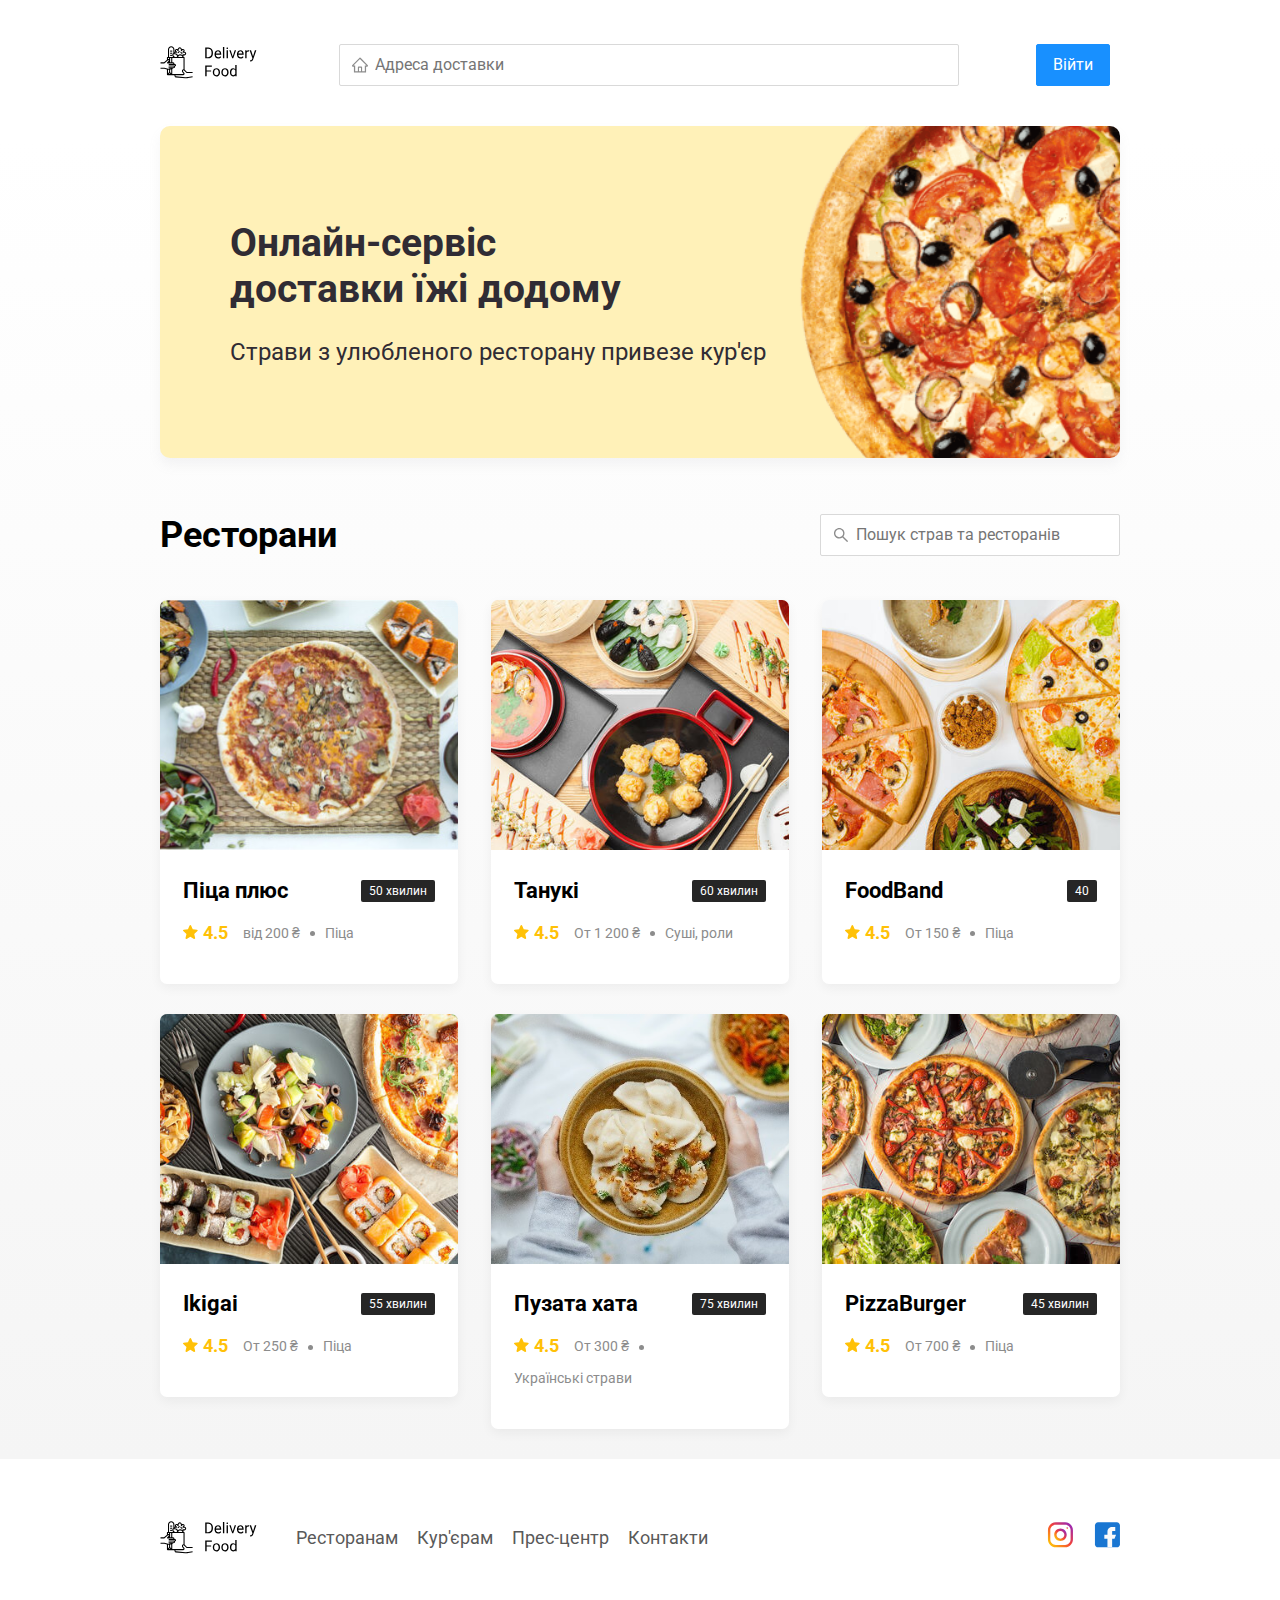
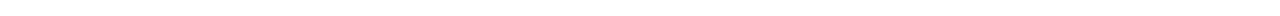
==== index.html @ de5aa3f2 "Add files via upload" ====
<!DOCTYPE html>
<html lang="ru">

<head>
	<meta charset="UTF-8" />
	<meta name="viewport" content="width=device-width, initial-scale=1.0" />
	<title>Delivery Food — доставка їжі додому</title>
	<link href="https://fonts.googleapis.com/css?family=Roboto:400,700&display=swap&subset=cyrillic" rel="stylesheet" />
	<link rel="stylesheet" href="css/normalize.css" />
	<link rel="stylesheet" href="css/style.css" />
	<script src="js/main.js"></script>
</head>

<body>
	<div class="container">
		<header class="header">
			<a class="logo">
				<img src="img/icon/logo.svg" alt="Logo" />
			</a>
			<label class="address">
				<input type="text" class="input input-address" placeholder="Адреса доставки" />
			</label>
			<div class="buttons">
				<span class="user-name"></span>
				<button class="button button-primary button-auth">
					<span class="button-auth-svg"></span>
					<span class="button-text">Війти</span>
				</button>
				<button class="button button-cart" id="cart-button">
					<span class="button-cart-svg"></span>
					<span class="button-text">Кошик</span>
				</button>
				<button class="button button-primary button-out">
					<span class="button-text">Вийти</span>
					<span class="button-out-svg"></span>
				</button>
			</div>
		</header>
	</div>
	<!-- /.container  -->

	<main class="main">
		<div class="container">
			<section class="container-promo">
				<section class="promo pizza">
					<h1 class="promo-title">Онлайн-сервіс <br />доставки їжі додому</h1>
					<p class="promo-text">
						Страви з улюбленого ресторану привезе кур'єр
					</p>
				</section>
				<!-- <section class="promo kebab">
					<h1 class="promo-title">Шашлики <br> зі знижкою 35%</h1>
					<p class="promo-text">
						Закажіть шашлики у будь-якому ресторані до 24 серпня та отримайте знижку за промокодом VIVAT
					</p>
				</section>
				<section class="promo vegetables">
					<h1 class="promo-title">Знижка 20% на всю іжу <br> за промокодом LOVE.JS</h1>
					<p class="promo-text">
						Страву з ресторану привезуть разом із двома подарунковими книгами по фронтендуторана привезут вместе с двумя подарочными книгами по фронтенду
					</p>
				</section>
				<section class="promo sushi">
					<h1 class="promo-title">Сети зі знижкою до 30% <br> у ресторанах</h1>
					<p class="promo-text">
						Знижки на сети до 1 вересня за промокодом DADADA
					</p>
				</section> -->
			</section>
			<section class="restaurants">
				<div class="section-heading">
					<h2 class="section-title">Ресторани</h2>
					<label class="search">
						<input type="text" class="input input-search" placeholder="Пошук страв та ресторанів" />
					</label>
				</div>
				<div class="cards cards-restaurants">
					<a href="restaurant.html" class="card card-restaurant">
						<img src="img/pizza-plus/preview.jpg" alt="image" class="card-image" />
						<div class="card-text">
							<div class="card-heading">
								<h3 class="card-title">Піца плюс</h3>
								<span class="card-tag tag">50 хвилин</span>
							</div>
							<!-- /.card-heading -->
							<div class="card-info">
								<div class="rating">
									4.5
								</div>
								<div class="price">від 200 ₴</div>
								<div class="category">Піца</div>
							</div>
							<!-- /.card-info -->
						</div>
						<!-- /.card-text -->
					</a>
					<!-- /.card -->

					<a href="restaurant.html" class="card card-restaurant">
						<img src="img/tanuki/preview.jpg" alt="image" class="card-image" />
						<div class="card-text">
							<div class="card-heading">
								<h3 class="card-title">Танукі</h3>
								<span class="card-tag tag">60 хвилин</span>
							</div>
							<!-- /.card-heading -->
							<div class="card-info">
								<div class="rating">
									4.5
								</div>
								<div class="price">От 1 200 ₴</div>
								<div class="category">Суші, роли</div>
							</div>
							<!-- /.card-info -->
						</div>
						<!-- /.card-text -->
					</a>
					<!-- /.card -->

					<a href="restaurant.html" class="card card-restaurant">
						<img src="img/food-band/preview.jpg" alt="image" class="card-image" />
						<div class="card-text">
							<div class="card-heading">
								<h3 class="card-title">FoodBand</h3>
								<span class="card-tag tag">40 </span>
							</div>
							<!-- /.card-heading -->
							<div class="card-info">
								<div class="rating">
									4.5
								</div>
								<div class="price">От 150 ₴</div>
								<div class="category">Піца</div>
							</div>
							<!-- /.card-info -->
						</div>
						<!-- /.card-text -->
					</a>
					<!-- /.card -->

					<a href="restaurant.html" class="card card-restaurant">
						<img src="img/palki-skalki/preview.jpg" alt="image" class="card-image" />
						<div class="card-text">
							<div class="card-heading">
								<h3 class="card-title">Ikigai</h3>
								<span class="card-tag tag">55 хвилин</span>
							</div>
							<!-- /.card-heading -->
							<div class="card-info">
								<div class="rating">
									4.5
								</div>
								<div class="price">От 250 ₴</div>
								<div class="category">Піца</div>
							</div>
							<!-- /.card-info -->
						</div>
						<!-- /.card-text -->
					</a>
					<!-- /.card -->

					<a href="restaurant.html" class="card card-restaurant">
						<img src="img/gusi-lebedi/preview.jpg" alt="image" class="card-image" />
						<div class="card-text">
							<div class="card-heading">
								<h3 class="card-title">Пузата хата</h3>
								<span class="card-tag tag">75 хвилин</span>
							</div>
							<!-- /.card-heading -->
							<div class="card-info">
								<div class="rating">
									4.5
								</div>
								<div class="price">От 300 ₴</div>
								<div class="category">Українські страви</div>
							</div>
							<!-- /.card-info -->
						</div>
						<!-- /.card-text -->
					</a>
					<!-- /.card -->

					<a href="restaurant.html" class="card card-restaurant">
						<img src="img/pizza-burger/preview.jpg" alt="image" class="card-image" />
						<div class="card-text">
							<div class="card-heading">
								<h3 class="card-title">PizzaBurger</h3>
								<span class="card-tag tag">45 хвилин</span>
							</div>
							<!-- /.card-heading -->
							<div class="card-info">
								<div class="rating">
									4.5
								</div>
								<div class="price">От 700 ₴</div>
								<div class="category">Піца</div>
							</div>
							<!-- /.card-info -->
						</div>
						<!-- /.card-text -->
					</a>
					<!-- /.card -->
				</div>
				<!-- /.cards -->
			</section>
		</div>
		<!-- /.container -->
	</main>

	<footer class="footer">
		<div class="container">
			<div class="footer-block">
				<img src="img/icon/logo.svg" alt="logo" class="logo footer-logo" />
				<nav class="footer-nav">
					<a href="#" class="footer-link">Ресторанам </a>
					<a href="#" class="footer-link">Кур'єрам</a>
					<a href="#" class="footer-link">Прес-центр</a>
					<a href="#" class="footer-link">Контакти</a>
				</nav>
				<div class="social-links">
					<a href="#" class="social-link"><img src="img/social/instagram.svg" alt="instagram" /></a>
					<a href="#" class="social-link"><img src="img/social/fb.svg" alt="facebook" /></a>
				</div>
				<!-- /.social-links -->
			</div>
			<!-- /.footer-block -->
		</div>
	</footer>

	<div class="modal modal-cart">
		<div class="modal-dialog">
			<div class="modal-header">
				<h3 class="modal-title">Кошик</h3>
				<button class="close">&times;</button>
			</div>
			<!-- /.modal-header -->
			<div class="modal-body">
				<div class="food-row">
					<span class="food-name">Рол вугор стандарт</span>
					<strong class="food-price">250 ₴</strong>
					<div class="food-counter">
						<button class="counter-button">-</button>
						<span class="counter">1</span>
						<button class="counter-button">+</button>
					</div>
				</div>
				<!-- /.foods-row -->
				<div class="food-row">
					<span class="food-name">Рол вугор стандарт</span>
					<strong class="food-price">250 ₴</strong>
					<div class="food-counter">
						<button class="counter-button">-</button>
						<span class="counter">1</span>
						<button class="counter-button">+</button>
					</div>
				</div>
				<!-- /.foods-row -->
				<div class="food-row">
					<span class="food-name">Рол вугор стандарт</span>
					<strong class="food-price">250 ₴</strong>
					<div class="food-counter">
						<button class="counter-button">-</button>
						<span class="counter">1</span>
						<button class="counter-button">+</button>
					</div>
				</div>
				<!-- /.foods-row -->
				<div class="food-row">
					<span class="food-name">Рол вугор стандарт</span>
					<strong class="food-price">250 ₴</strong>
					<div class="food-counter">
						<button class="counter-button">-</button>
						<span class="counter">1</span>
						<button class="counter-button">+</button>
					</div>
				</div>
				<!-- /.foods-row -->
			</div>
			<!-- /.modal-body -->
			<div class="modal-footer">
				<span class="modal-pricetag">1250 ₴</span>
				<div class="footer-buttons">
					<button class="button button-primary">Оформити замовлення</button>
					<button class="button clear-cart">Скасувати</button>
				</div>
			</div>
			<!-- /.modal-footer -->
		</div>
		<!-- /.modal-dialog -->
	</div>

	<div class="modal-auth">
		<div class="modal-dialog modal-dialog-auth">
			<button class="close-auth">&times;</button>
			<form id="logInForm">
				<fieldset class="modal-body">
					<legend class="modal-title">Авторизація</legend>
					<label class="label-auth">
						<span>Логін</span>
						<input id="login" type="text">
					</label>
					<label class="label-auth">
						<span>Пароль</span>
						<input id="password" type="password">
					</label>
				</fieldset>
				<!-- /.modal-body -->
				<div class="modal-footer">
					<div class="footer-buttons">
						<button class="button button-primary button-login" type="submit">Війти</button>
					</div>
				</div>
			</form>
			<!-- /.modal-footer -->
		</div>
		<!-- /.modal-dialog -->
	</div>
</body>

</html>
---- css/style.css ----
* {
    box-sizing: border-box;
}

body {
    font-family: "Roboto", sans-serif;
    padding-top: 44px;
}

a,
button {
    cursor: pointer;
    color: inherit;
}

.hide {
    display: none;
}

.container {
    max-width: 1200px;
    margin: auto;
}

.header {
    display: flex;
    align-items: center;
    justify-content: space-between;
    margin-bottom: 40px;
}

.input {
    background-color: #ffffff;
    border: 1px solid #d9d9d9;
    border-radius: 2px;
    font-size: 16px;
    line-height: 24px;
    padding: 8px 8px 8px 35px;
    background-repeat: no-repeat;
    background-position: left 11px center;
}

.address {
    flex: 0.8;
}

.input-address {
    width: 100%;
    background-image: url(../img/icon/home.svg);
}

.search {
    margin-left: auto;
}

.input-search {
    width: 300px;
    background-image: url(../img/icon/search.svg);

}

.buttons {
    display: flex;
    align-items: center;
}

.button {
    display: flex;
    align-items: center;
    padding: 8px 16px;
    background: #ffffff;
    border: 1px solid #d9d9d9;
    box-sizing: border-box;
    box-shadow: 0 0 2px rgba(0, 0, 0, 0.0015);
    border-radius: 2px;
    color: #595959;
    font-size: 16px;
    line-height: 24px;
}

.button:hover {
    background: #1890ff;
    border: 1px solid #1890ff;
    color: #fff;
}


.button-primary {
    background: #1890ff;
    border: 1px solid #1890ff;
    color: #fff;
    margin-right: 10px;
}

.button-primary:hover {
    background: #ffffff;
    border: 1px solid #d9d9d9;
    color: #595959;
}

.button-icon {
    margin-right: 6px;
}

.button-card-text {
    margin-right: 10px;
}

.button-auth {
    background-position: 20px 13px;
}

.button-primary .button-auth-svg {
    width: 24px;
    height: 24px;
    background-color: #fff;
    -webkit-mask: url("../img/icon/user.svg") no-repeat 50% 50%;
    mask: url("../img/icon/user.svg") no-repeat 50% 50%;
    background-repeat: no-repeat;
}

.button-primary:hover .button-auth-svg {
    background-color: #595959;
}

.button .button-cart-svg {
    width: 24px;
    height: 24px;
    background-color: #595959;
    -webkit-mask: url("../img/icon/shopping-cart.svg") no-repeat 50% 50%;
    mask: url("../img/icon/shopping-cart.svg") no-repeat 50% 50%;
    background-repeat: no-repeat;
}

.button-primary .button-cart-svg {
    background-color: #fff;
}

.button:hover .button-cart-svg {
    background-color: #fff;
}

.button-primary:hover .button-cart-svg {
    background-color: #595959;
}

.button-cart {
    display: none;
    margin: 0 5px;
}

.button-out {
    display: none;
    margin: 0 5px;
}

.user-name {
    display: none;
    margin-right: 20px;
    font-weight: bold;
    font-size: 18px;
}

.promo-slider {

    width: 600px;
    height: 300px;

}

.promo {
    box-shadow: 0 7px 12px rgba(158, 158, 163, 0.1);
    border-radius: 10px;
    padding: 68px 70px;
    margin-bottom: 56px;
}

.pizza {
    background: #fff1b8 url(../img/promo/pizza.png) no-repeat top -100px right -250px / 830px
}

.kebab {
    background: #D6E4FF url(../img/promo/kebab.png) no-repeat top 45px right 40px / 450px;
}

.vegetables {
    background: #FFF566 url(../img/promo/vegetables.png) no-repeat top 0 right 0 / 825px
}

.sushi {
    background: #FFF1F0 url(../img/promo/sushi.png) no-repeat top 10px right 15px / 500px
}

.promo-title {
    font-style: normal;
    font-weight: bold;
    font-size: 39px;
    line-height: 46px;
    color: #302c34;
}

.promo-text {
    font-style: normal;
    font-weight: normal;
    font-size: 24px;
    line-height: 28px;
    color: #302c34;
    max-width: 538px;
}

.main {
    background: linear-gradient(180deg, rgba(245, 245, 245, 0) 1.04%, #f5f5f5 100%);
}

.section-heading {
    display: flex;
    align-items: center;
    margin-bottom: 44px;
}

.section-title {
    font-style: normal;
    font-weight: bold;
    font-size: 36px;
    line-height: 42px;
    margin: 0 30px 0 0;
    color: #000000;
}

.cards {
    display: flex;
    align-items: flex-start;
    justify-content: space-between;
    flex-wrap: wrap;
}

.card {
    background: #ffffff;
    box-shadow: 0 4px 12px rgba(0, 0, 0, 0.05);
    border-radius: 7px;
    overflow: hidden;
    margin-bottom: 30px;
    flex-basis: 31%;
    text-decoration: none;

}

.card-restaurant {
    cursor: pointer
}

.card-image {
    width: 100%;
    height: 250px;
    object-fit: cover;
}


.card-text {
    padding: 20px 23px 35px;
    min-height: 275px;
    display: flex;
    flex-direction: column;
}



.restaurants .card-text {
    min-height: auto;
}

.card-heading {
    display: flex;
    align-items: center;
    justify-content: space-between;
    margin-bottom: 10px;
}

.card-title {
    margin: 0;
    font-style: normal;
    font-weight: bold;
    font-size: 22px;
    line-height: 32px;
}

.card-title-reg {
    font-weight: 400;
}

.card-tag {
    font-style: normal;
    font-weight: normal;
    font-size: 12px;
    line-height: 20px;
    color: #ffffff;
    background: #262626;
    border-radius: 2px;
    padding: 1px 8px;
}

.card-info {
    display: flex;
    align-items: center;
    flex-wrap: wrap;
}

.card-buttons {
    display: flex;
    margin-top: 24px;
    flex-grow: 1;
    align-items: flex-end;
}

.card-price-bold {
    font-weight: bold;
    font-size: 20px;
    line-height: 32px;
    margin-left: 30px;
}

.rating {
    background-image: url("../img/icon/rating.svg");
    background-repeat: no-repeat;
    background-position: 0 7px;
    padding-left: 20px;
    margin-right: 26px;
    color: #ffc107;
    font-weight: bold;
    font-size: 18px;
    line-height: 32px;
}

.price,
.category {
    color: #8c8c8c;
    font-size: 18px;
    line-height: 32px;
}

.price {
    margin-right: 10px;
}

.ingredients {
    color: #8c8c8c;
    font-size: 18px;
    line-height: 21px;
}

.category {
    text-overflow: ellipsis;
    overflow: hidden;
    white-space: nowrap;
    max-width: 150px;
}

.price:after {
    content: "";
    width: 5px;
    height: 5px;
    background-color: #8c8c8c;
    display: inline-block;
    vertical-align: middle;
    border-radius: 50%;
    margin-left: 10px;
}

.footer {
    padding: 60px 0;
}

.footer-block {
    display: flex;
    align-items: center;
    justify-content: space-between;
}

.footer-nav {
    margin-left: 35px;
    margin-right: auto;
}

.footer-link {
    display: inline-block;
    color: #595959;
    font-style: normal;
    font-weight: normal;
    font-size: 18px;
    line-height: 21px;
    text-decoration: none;
}

.footer-link:not(:last-child) {
    margin-right: 15px;
}

.social-links {
    display: flex;
    align-items: center;
}

.social-link:not(:last-child) {
    margin-right: 21px;
}

.modal {
    position: fixed;
    left: 0;
    top: 0;
    width: 100%;
    height: 100%;
    background: rgba(0, 0, 0, 0.4);
    display: none;
    z-index: 999;
}

.modal-auth {
    position: fixed;
    left: 0;
    top: 0;
    width: 100%;
    height: 100%;
    background: rgba(0, 0, 0, 0.4);
    display: none;
    z-index: 999;
}

.is-open {
    display: flex;
}

.modal-dialog {
    max-width: 780px;
    width: 95%;
    background: #ffffff;
    border-radius: 5px;
    margin: auto;
    padding: 40px 45px;
}

.modal-dialog-auth {
    width: auto;
    position: relative;
}

.label-auth {
    display: block;
    margin: 30px;
}

.label-auth span {
    width: 80px;
    display: inline-block;
}

.modal-header {
    display: flex;
    align-items: center;
    justify-content: space-between;
    margin-bottom: 45px;
}

.modal-title {
    margin: 0;
    font-weight: bold;
    font-size: 36px;
    line-height: 42px;
}

.close {
    font-size: 36px;
    border: none;
    background-color: transparent;
}

.close-auth {
    font-size: 36px;
    border: none;
    background-color: transparent;
    position: absolute;
    top: 10px;
    right: 20px;
}

.modal-body {
    margin-bottom: 22px;
}

.food-row {
    display: flex;
    align-items: flex-start;
    justify-content: space-between;
    padding-bottom: 8px;
    border-bottom: 1px solid #d9d9d9;
    margin-bottom: 15px;
}

.food-name {
    font-weight: normal;
    font-size: 18px;
    line-height: 32px;
}

.food-price {
    margin-left: auto;
    margin-right: 47px;
    font-weight: bold;
    font-size: 20px;
    line-height: 32px;
}

.food-counter {
    display: flex;
    align-items: center;
}

.counter-button {
    display: flex;
    align-items: center;
    justify-content: center;
    width: 39px;
    height: 32px;
    background: #ffffff;
    border: 1px solid #40a9ff;
    box-sizing: border-box;
    border-radius: 2px;
    font-weight: normal;
    font-size: 14px;
    line-height: 22px;
    color: #40a9ff;
}

.counter-button:hover {
    background: #40a9ff;
    border: 1px solid #ffffff;
    color: #ffffff;
}

.counter {
    font-size: 16px;
    line-height: 24px;
    margin-left: 10px;
    margin-right: 10px;
}

.modal-footer {
    display: flex;
    align-items: center;
    justify-content: space-between;
}

.modal-auth .modal-footer {
    justify-content: flex-end;
}

.footer-buttons {
    display: flex;
    align-items: center;
}

.modal-pricetag {
    background: #262626;
    border-radius: 5px;
    color: #ffffff;
    padding: 15px 20px;
    font-size: 20px;
    line-height: 23px;
}

@media (max-width: 1366px) {
    .container {
        max-width: 960px;
    }

    .pizza {
        background-position: center right -300px;
        background-size: 750px;
    }


    .kebab {
        background-position: top -5px right -93px;
        background-size: 530px;
    }

    .vegetables {
        background-position: top 0 right -93px;
        background-size: 820px;
    }

    .sushi {
        background-position: center right -90px;
    }

    .rating {
        margin-right: 15px;
    }

    .category,
    .price {
        font-size: 14px;
    }
}

@media (max-width: 992px) {
    .container {
        max-width: 750px;
    }



    .pizza {
        padding: 50px;
        background-size: 500px;
        background-position: center right -200px;
    }


    .kebab {
        background-position: top 55px right -100px;
        background-size: 385px;
    }

    .vegetables {
        background-position: top 0 right -280px;
        background-size: 810px;
    }

    .sushi {
        background-position: top 30px right -175px;
    }



    .promo-text {
        font-size: 18px;
        max-width: 400px;
    }

    .card {
        flex-basis: 49%;
    }

    .footer-link {
        font-size: 16px;
    }
}

@media (max-width: 768px) {
    .container {
        max-width: 560px;
    }

    .card-info {
        flex-wrap: wrap;
    }

    .card .rating {
        flex-basis: 100%;
    }

    .card-title {
        font-size: 18px;
    }

    .card-text {
        min-height: 290px;
    }

    .card-price-bold {
        margin-left: 20px;
    }


    .pizza {
        background-size: 400px;
        background-position: bottom 50px right -200px;
    }


    .kebab {
        background-position: top -5px right -74px;
        background-size: 300px;
    }

    .vegetables {
        background-position: top 0 right -240px;
        background-size: 702px;
    }

    .sushi {
        background-position: top -24px right -75px;
        background-size: 302px;
    }

    .promo-title {
        font-size: 24px;
        line-height: 1.4;
    }

    .promo-text {
        margin-top: 0;
    }
}

@media (max-width: 578px) {
    .container {
        width: 90%;
    }

    .address {
        min-width: 100%;
        order: 1;
    }

    .header {
        flex-wrap: wrap;
    }

    .input-address {
        margin-top: 15px;
        order: 5;
        flex: 1;
    }

    .promo {
        background-image: none;
    }

    .promo-title {
        margin-bottom: 10px;
    }

    .section-title {
        font-size: 20px;
    }

    .card {
        flex-basis: 100%;
    }

    .card-text {
        min-height: auto;
    }

    .card-image {
        width: 100%;
    }

    .footer {
        padding: 30px 0;
    }

    .footer-block {
        align-items: flex-start;
    }

    .footer-nav {
        margin-left: 0;
        margin-right: 0;
        order: 0;
        display: flex;
        flex-direction: column;
    }

    .footer-logo {
        margin-right: 15px;
        order: 1;
    }

    .social-links {
        order: 2;
    }
}

@media (max-width: 480px) {
    .button-text {
        display: none;
    }

    .button-icon {
        margin: 0;
    }

    .user-name {
        margin: 10px;

    }

    .buttons {
        flex-wrap: wrap;
        margin-left: auto;
    }

    .button {
        min-height: 40px;
        padding: 5px 12px;

    }

    .button-out-svg {
        width: 24px;
        height: 24px;
        background-color: #fff;
        -webkit-mask: url(../img/icon/logout.svg) no-repeat 50% 50%;
        mask: url(../img/icon/logout.svg) no-repeat 50% 50%;
        background-repeat: no-repeat;
        -webkit-mask-size: 20px;
        mask-size: 20px;
    }

    .promo {
        padding: 20px;
    }

    .section-heading {
        flex-wrap: wrap;
    }

    .footer-block {
        flex-wrap: wrap;
        flex-direction: column;
        align-items: center;
    }

    .footer-logo {
        order: 0;
        margin-bottom: 20px;
    }

    .footer-nav {
        margin-bottom: 20px;
        text-align: center;
    }

    .footer-link:not(:last-child) {
        margin-right: 0;
    }
}
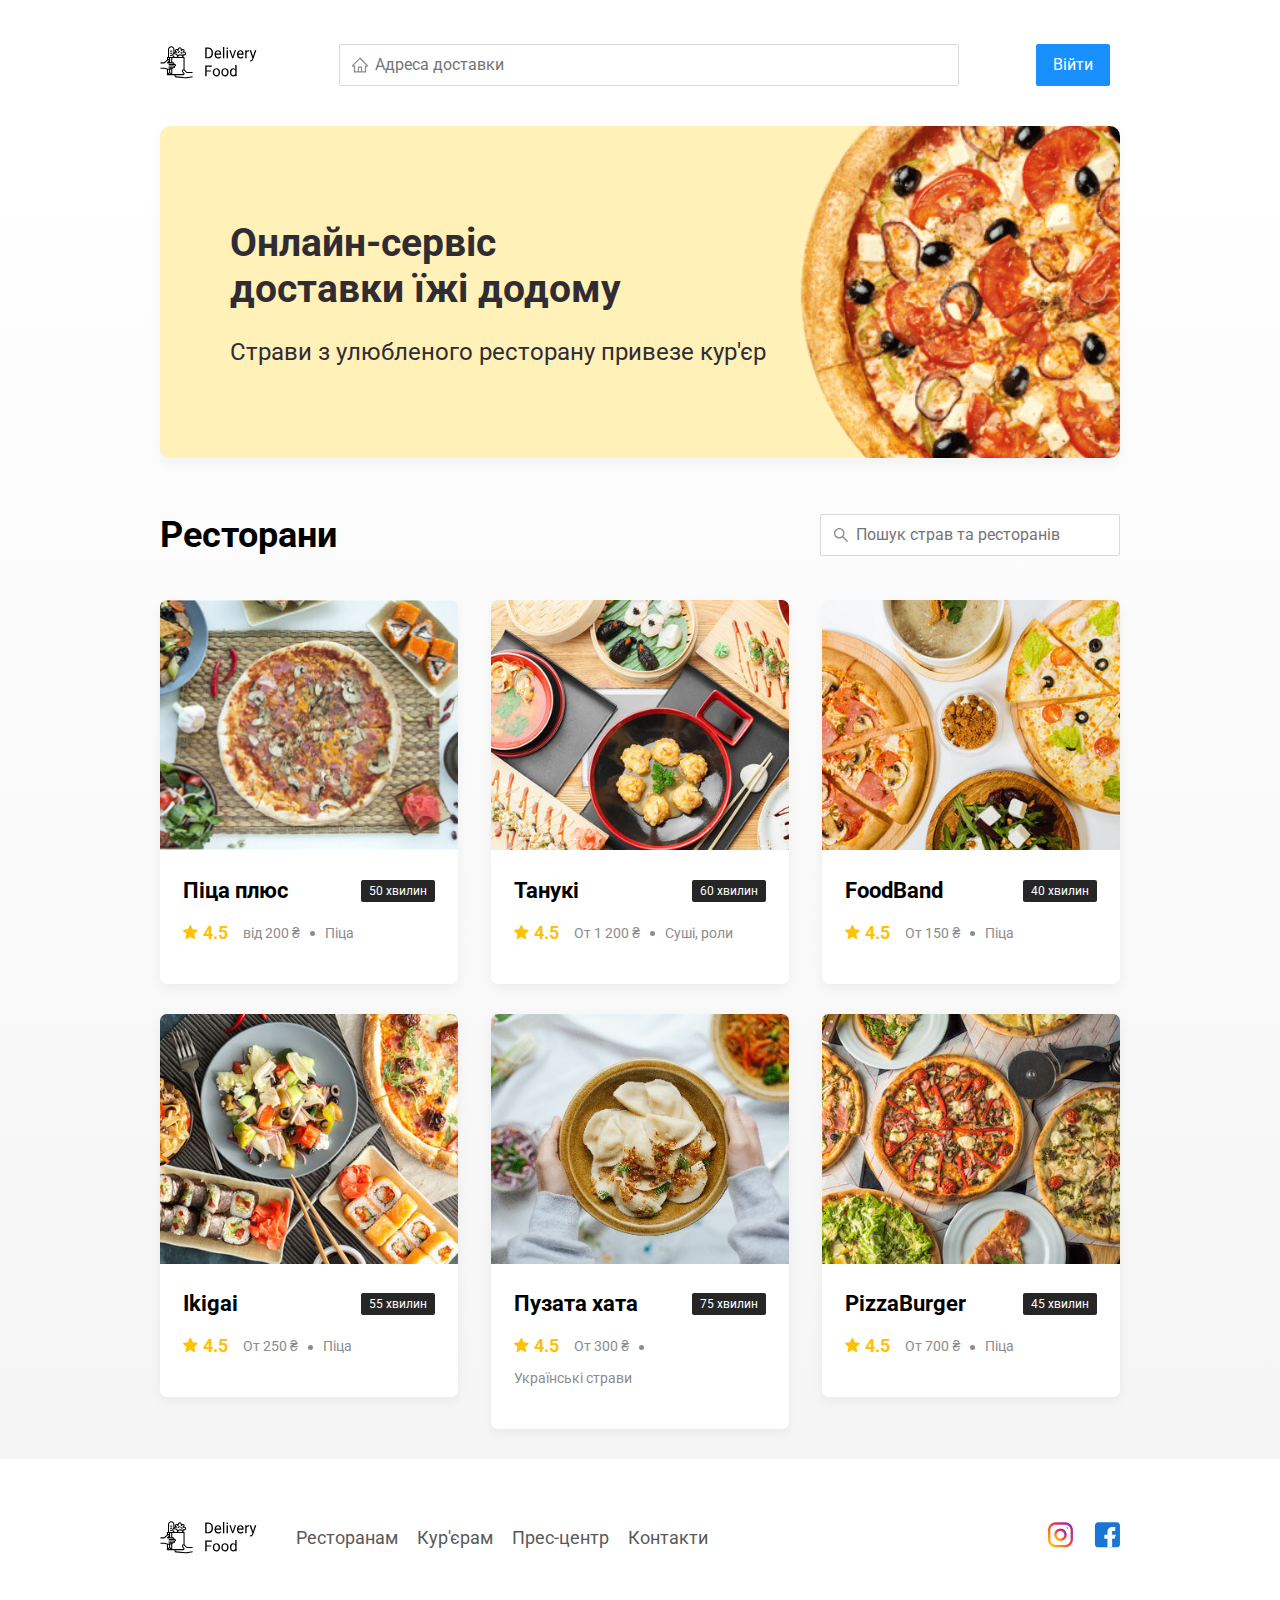
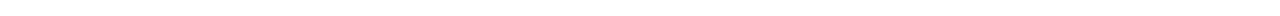
==== commit 554e0799: "Add files via upload" ====
--- a/index.html
+++ b/index.html
@@ -74,133 +74,11 @@
 						<input type="text" class="input input-search" placeholder="Пошук страв та ресторанів" />
 					</label>
 				</div>
+				<a href="restaurant.html" class="card card-restaurant">
 				<div class="cards cards-restaurants">
-					<a href="restaurant.html" class="card card-restaurant">
-						<img src="img/pizza-plus/preview.jpg" alt="image" class="card-image" />
-						<div class="card-text">
-							<div class="card-heading">
-								<h3 class="card-title">Піца плюс</h3>
-								<span class="card-tag tag">50 хвилин</span>
-							</div>
-							<!-- /.card-heading -->
-							<div class="card-info">
-								<div class="rating">
-									4.5
-								</div>
-								<div class="price">від 200 ₴</div>
-								<div class="category">Піца</div>
-							</div>
-							<!-- /.card-info -->
-						</div>
-						<!-- /.card-text -->
-					</a>
-					<!-- /.card -->
-
-					<a href="restaurant.html" class="card card-restaurant">
-						<img src="img/tanuki/preview.jpg" alt="image" class="card-image" />
-						<div class="card-text">
-							<div class="card-heading">
-								<h3 class="card-title">Танукі</h3>
-								<span class="card-tag tag">60 хвилин</span>
-							</div>
-							<!-- /.card-heading -->
-							<div class="card-info">
-								<div class="rating">
-									4.5
-								</div>
-								<div class="price">От 1 200 ₴</div>
-								<div class="category">Суші, роли</div>
-							</div>
-							<!-- /.card-info -->
-						</div>
-						<!-- /.card-text -->
-					</a>
-					<!-- /.card -->
-
-					<a href="restaurant.html" class="card card-restaurant">
-						<img src="img/food-band/preview.jpg" alt="image" class="card-image" />
-						<div class="card-text">
-							<div class="card-heading">
-								<h3 class="card-title">FoodBand</h3>
-								<span class="card-tag tag">40 </span>
-							</div>
-							<!-- /.card-heading -->
-							<div class="card-info">
-								<div class="rating">
-									4.5
-								</div>
-								<div class="price">От 150 ₴</div>
-								<div class="category">Піца</div>
-							</div>
-							<!-- /.card-info -->
-						</div>
-						<!-- /.card-text -->
-					</a>
-					<!-- /.card -->
-
-					<a href="restaurant.html" class="card card-restaurant">
-						<img src="img/palki-skalki/preview.jpg" alt="image" class="card-image" />
-						<div class="card-text">
-							<div class="card-heading">
-								<h3 class="card-title">Ikigai</h3>
-								<span class="card-tag tag">55 хвилин</span>
-							</div>
-							<!-- /.card-heading -->
-							<div class="card-info">
-								<div class="rating">
-									4.5
-								</div>
-								<div class="price">От 250 ₴</div>
-								<div class="category">Піца</div>
-							</div>
-							<!-- /.card-info -->
-						</div>
-						<!-- /.card-text -->
-					</a>
-					<!-- /.card -->
-
-					<a href="restaurant.html" class="card card-restaurant">
-						<img src="img/gusi-lebedi/preview.jpg" alt="image" class="card-image" />
-						<div class="card-text">
-							<div class="card-heading">
-								<h3 class="card-title">Пузата хата</h3>
-								<span class="card-tag tag">75 хвилин</span>
-							</div>
-							<!-- /.card-heading -->
-							<div class="card-info">
-								<div class="rating">
-									4.5
-								</div>
-								<div class="price">От 300 ₴</div>
-								<div class="category">Українські страви</div>
-							</div>
-							<!-- /.card-info -->
-						</div>
-						<!-- /.card-text -->
-					</a>
-					<!-- /.card -->
-
-					<a href="restaurant.html" class="card card-restaurant">
-						<img src="img/pizza-burger/preview.jpg" alt="image" class="card-image" />
-						<div class="card-text">
-							<div class="card-heading">
-								<h3 class="card-title">PizzaBurger</h3>
-								<span class="card-tag tag">45 хвилин</span>
-							</div>
-							<!-- /.card-heading -->
-							<div class="card-info">
-								<div class="rating">
-									4.5
-								</div>
-								<div class="price">От 700 ₴</div>
-								<div class="category">Піца</div>
-							</div>
-							<!-- /.card-info -->
-						</div>
-						<!-- /.card-text -->
-					</a>
-					<!-- /.card -->
+					
 				</div>
+				</a>
 				<!-- /.cards -->
 			</section>
 		</div>
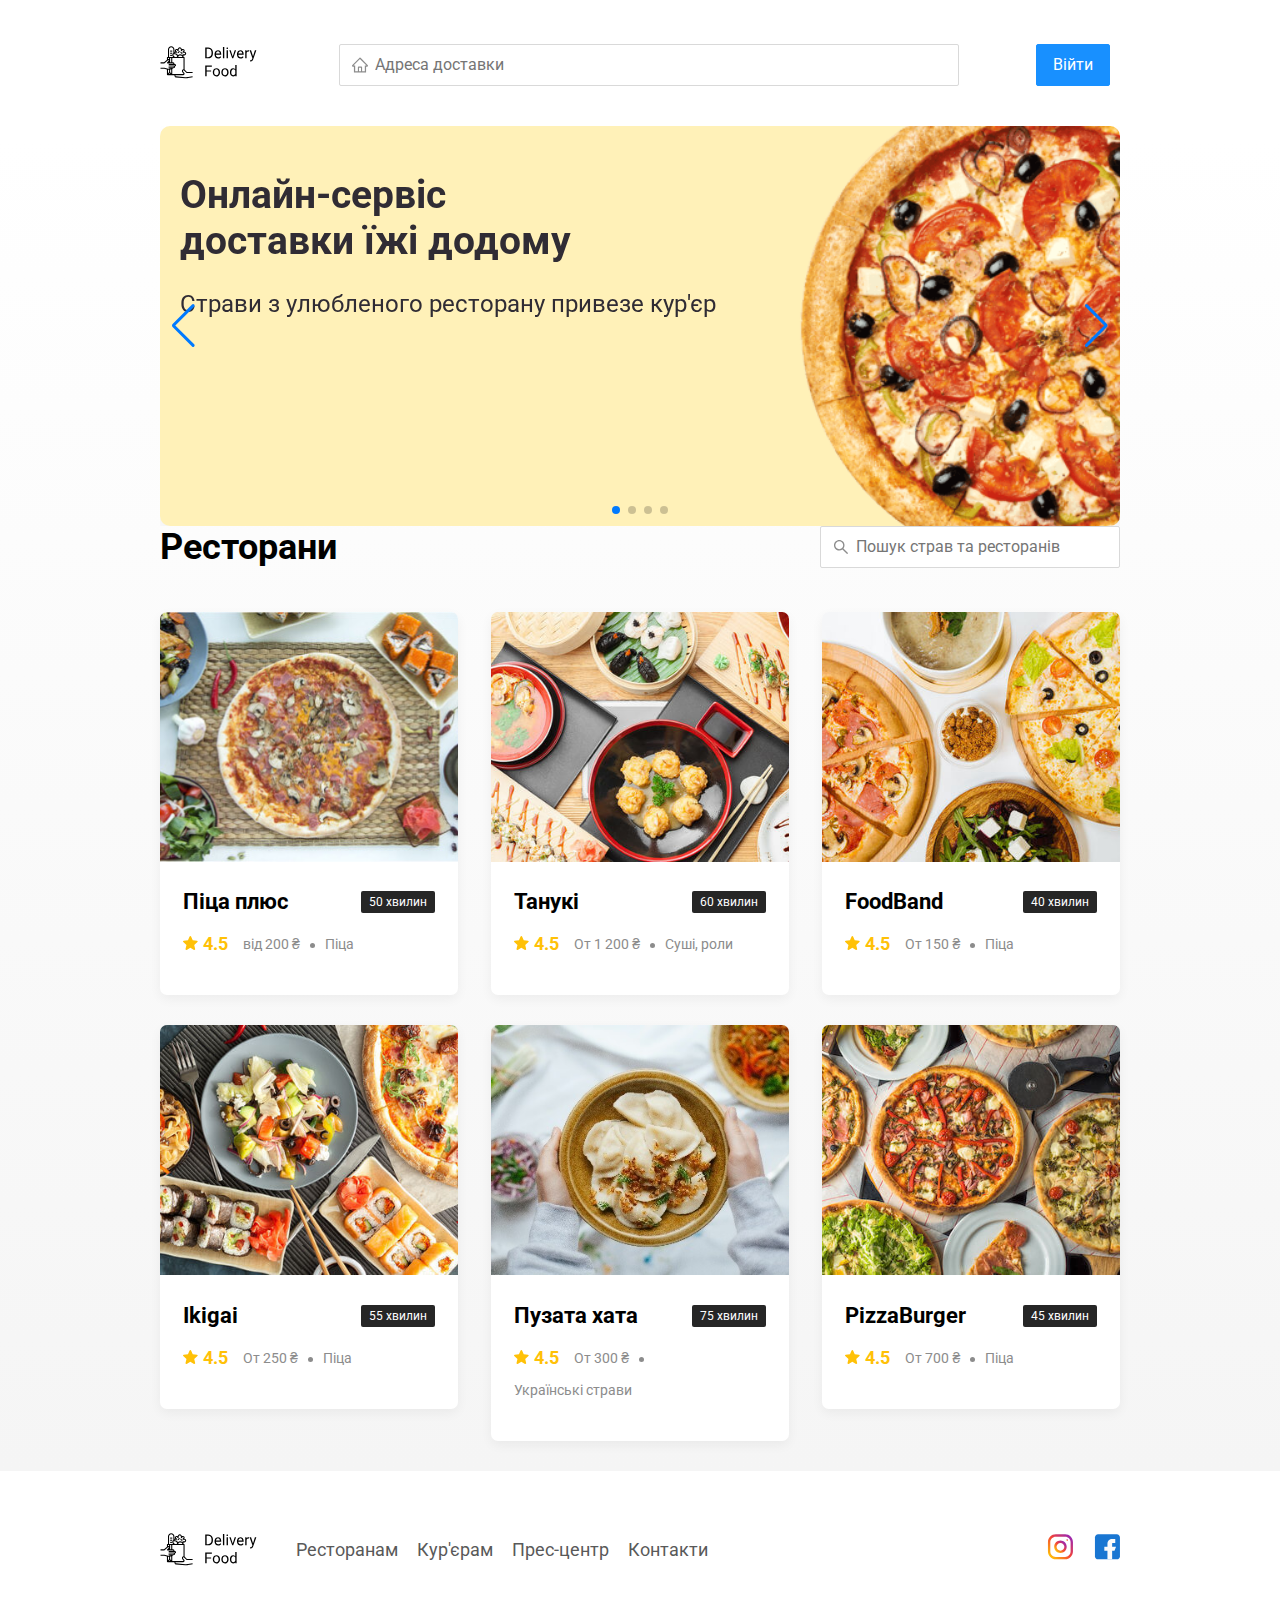
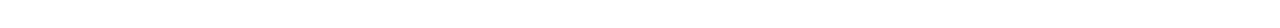
==== commit eb6cde62: "Add files via upload" ====
--- a/index.html
+++ b/index.html
@@ -8,6 +8,8 @@
 	<link href="https://fonts.googleapis.com/css?family=Roboto:400,700&display=swap&subset=cyrillic" rel="stylesheet" />
 	<link rel="stylesheet" href="css/normalize.css" />
 	<link rel="stylesheet" href="css/style.css" />
+	<link rel="stylesheet" href="https://cdn.jsdelivr.net/npm/swiper/swiper-bundle.min.css" />
+	<script src="https://cdn.jsdelivr.net/npm/swiper/swiper-bundle.min.js"></script>
 	<script src="js/main.js"></script>
 </head>
 
@@ -37,36 +39,43 @@
 			</div>
 		</header>
 	</div>
-	<!-- /.container  -->
-
+	
 	<main class="main">
 		<div class="container">
 			<section class="container-promo">
-				<section class="promo pizza">
-					<h1 class="promo-title">Онлайн-сервіс <br />доставки їжі додому</h1>
-					<p class="promo-text">
-						Страви з улюбленого ресторану привезе кур'єр
-					</p>
-				</section>
-				<!-- <section class="promo kebab">
-					<h1 class="promo-title">Шашлики <br> зі знижкою 35%</h1>
-					<p class="promo-text">
-						Закажіть шашлики у будь-якому ресторані до 24 серпня та отримайте знижку за промокодом VIVAT
-					</p>
-				</section>
-				<section class="promo vegetables">
-					<h1 class="promo-title">Знижка 20% на всю іжу <br> за промокодом LOVE.JS</h1>
-					<p class="promo-text">
-						Страву з ресторану привезуть разом із двома подарунковими книгами по фронтендуторана привезут вместе с двумя подарочными книгами по фронтенду
-					</p>
-				</section>
-				<section class="promo sushi">
-					<h1 class="promo-title">Сети зі знижкою до 30% <br> у ресторанах</h1>
-					<p class="promo-text">
-						Знижки на сети до 1 вересня за промокодом DADADA
-					</p>
-				</section> -->
+				<div class="swiper">
+					<div class="swiper-wrapper">
+						<div class="swiper-slide promo pizza">
+							<h1 class="promo-title">Онлайн-сервіс <br />доставки їжі додому</h1>
+							<p class="promo-text">
+								Страви з улюбленого ресторану привезе кур'єр
+							</p>
+						</div>
+						<div class="swiper-slide promo kebab">
+							<h1 class="promo-title">Шашлики <br />зі знижкою 35%</h1>
+							<p class="promo-text">
+								Замовляйте шашлики до 24 серпня зі знижкою за промокодом VIVAT
+							</p>
+						</div>
+						<div class="swiper-slide promo vegetables">
+							<h1 class="promo-title">Знижка 20% на всю їжу <br />за промокодом LOVE.JS</h1>
+							<p class="promo-text">
+								Замовлення з подарунковими книгами по фронтенду
+							</p>
+						</div>
+						<div class="swiper-slide promo sushi">
+							<h1 class="promo-title">Сети зі знижкою до 30% <br />у ресторанах</h1>
+							<p class="promo-text">
+								Скористайтеся промокодом DADADA до 1 вересня
+							</p>
+						</div>
+					</div>
+					<div class="swiper-pagination"></div>
+					<div class="swiper-button-prev"></div>
+					<div class="swiper-button-next"></div>
+				</div>
 			</section>
+
 			<section class="restaurants">
 				<div class="section-heading">
 					<h2 class="section-title">Ресторани</h2>
@@ -74,15 +83,10 @@
 						<input type="text" class="input input-search" placeholder="Пошук страв та ресторанів" />
 					</label>
 				</div>
-				<a href="restaurant.html" class="card card-restaurant">
 				<div class="cards cards-restaurants">
-					
 				</div>
-				</a>
-				<!-- /.cards -->
 			</section>
 		</div>
-		<!-- /.container -->
 	</main>
 
 	<footer class="footer">
@@ -99,9 +103,7 @@
 					<a href="#" class="social-link"><img src="img/social/instagram.svg" alt="instagram" /></a>
 					<a href="#" class="social-link"><img src="img/social/fb.svg" alt="facebook" /></a>
 				</div>
-				<!-- /.social-links -->
 			</div>
-			<!-- /.footer-block -->
 		</div>
 	</footer>
 
@@ -111,7 +113,6 @@
 				<h3 class="modal-title">Кошик</h3>
 				<button class="close">&times;</button>
 			</div>
-			<!-- /.modal-header -->
 			<div class="modal-body">
 				<div class="food-row">
 					<span class="food-name">Рол вугор стандарт</span>
@@ -122,7 +123,6 @@
 						<button class="counter-button">+</button>
 					</div>
 				</div>
-				<!-- /.foods-row -->
 				<div class="food-row">
 					<span class="food-name">Рол вугор стандарт</span>
 					<strong class="food-price">250 ₴</strong>
@@ -132,7 +132,6 @@
 						<button class="counter-button">+</button>
 					</div>
 				</div>
-				<!-- /.foods-row -->
 				<div class="food-row">
 					<span class="food-name">Рол вугор стандарт</span>
 					<strong class="food-price">250 ₴</strong>
@@ -142,19 +141,7 @@
 						<button class="counter-button">+</button>
 					</div>
 				</div>
-				<!-- /.foods-row -->
-				<div class="food-row">
-					<span class="food-name">Рол вугор стандарт</span>
-					<strong class="food-price">250 ₴</strong>
-					<div class="food-counter">
-						<button class="counter-button">-</button>
-						<span class="counter">1</span>
-						<button class="counter-button">+</button>
-					</div>
-				</div>
-				<!-- /.foods-row -->
 			</div>
-			<!-- /.modal-body -->
 			<div class="modal-footer">
 				<span class="modal-pricetag">1250 ₴</span>
 				<div class="footer-buttons">
@@ -162,9 +149,7 @@
 					<button class="button clear-cart">Скасувати</button>
 				</div>
 			</div>
-			<!-- /.modal-footer -->
 		</div>
-		<!-- /.modal-dialog -->
 	</div>
 
 	<div class="modal-auth">
@@ -182,17 +167,15 @@
 						<input id="password" type="password">
 					</label>
 				</fieldset>
-				<!-- /.modal-body -->
 				<div class="modal-footer">
 					<div class="footer-buttons">
 						<button class="button button-primary button-login" type="submit">Війти</button>
 					</div>
 				</div>
 			</form>
-			<!-- /.modal-footer -->
 		</div>
-		<!-- /.modal-dialog -->
 	</div>
+
 </body>
 
 </html>--- a/css/style.css
+++ b/css/style.css
@@ -568,6 +568,56 @@
     line-height: 23px;
 }
 
+
+
+.slider-container {
+    width: 100%;
+    max-width: 1200px;
+    margin: 0 auto;
+    position: relative;
+    background: #fff1b8;
+	margin: 0 0 20px 0;
+}
+
+.swiper {
+    width: 100%;
+    height: 400px;
+    position: relative;
+}
+
+.swiper-slide {
+    position: relative;
+    display: flex;
+    align-items: center;
+    justify-content: flex-start;
+    flex-direction: row;
+    padding: 20px;
+}
+
+.promo-text1 {
+    position: relative;
+    z-index: 2;
+    color: #333;
+    font-size: 18px;
+    background: rgba(255, 255, 255, 0.7);
+    padding: 15px;
+    border-radius: 5px;
+    max-width: 50%;
+	margin-bottom: -100px;
+}
+
+.swiper-slide img {
+    width: 77%;
+    height: auto;
+    object-fit: cover;
+    margin-left: 282px; 
+    z-index: 1; 
+    position: relative; 
+}
+
+
+
+
 @media (max-width: 1366px) {
     .container {
         max-width: 960px;
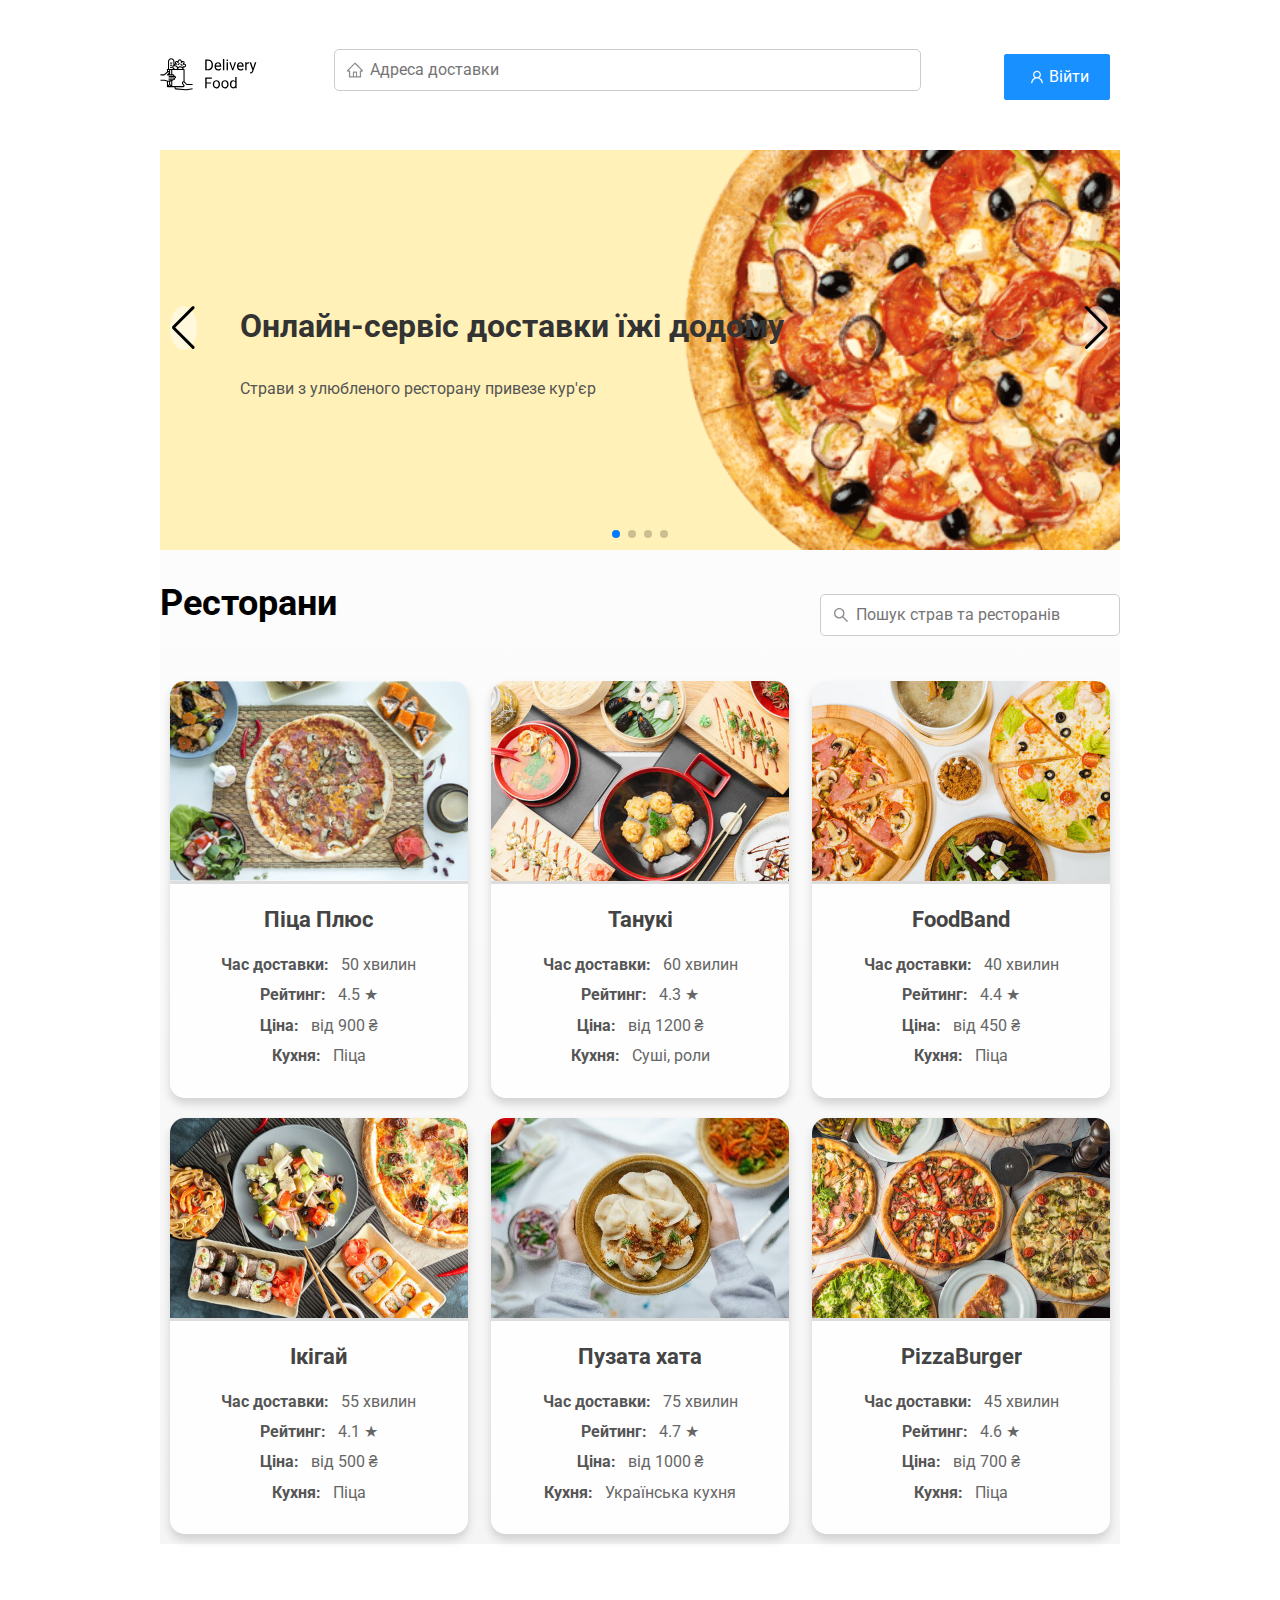
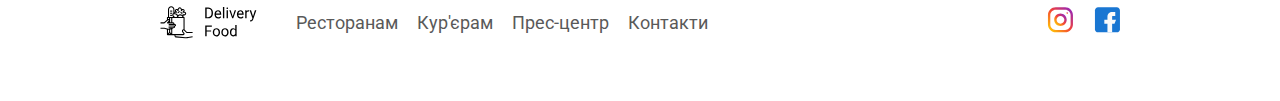
==== commit 94c0e7de: "Add files via upload" ====
--- a/index.html
+++ b/index.html
@@ -1,181 +1,138 @@
-<!DOCTYPE html>
-<html lang="ru">
-
-<head>
-	<meta charset="UTF-8" />
-	<meta name="viewport" content="width=device-width, initial-scale=1.0" />
-	<title>Delivery Food — доставка їжі додому</title>
-	<link href="https://fonts.googleapis.com/css?family=Roboto:400,700&display=swap&subset=cyrillic" rel="stylesheet" />
-	<link rel="stylesheet" href="css/normalize.css" />
-	<link rel="stylesheet" href="css/style.css" />
-	<link rel="stylesheet" href="https://cdn.jsdelivr.net/npm/swiper/swiper-bundle.min.css" />
-	<script src="https://cdn.jsdelivr.net/npm/swiper/swiper-bundle.min.js"></script>
-	<script src="js/main.js"></script>
-</head>
-
-<body>
-	<div class="container">
-		<header class="header">
-			<a class="logo">
-				<img src="img/icon/logo.svg" alt="Logo" />
-			</a>
-			<label class="address">
-				<input type="text" class="input input-address" placeholder="Адреса доставки" />
-			</label>
-			<div class="buttons">
-				<span class="user-name"></span>
-				<button class="button button-primary button-auth">
-					<span class="button-auth-svg"></span>
-					<span class="button-text">Війти</span>
-				</button>
-				<button class="button button-cart" id="cart-button">
-					<span class="button-cart-svg"></span>
-					<span class="button-text">Кошик</span>
-				</button>
-				<button class="button button-primary button-out">
-					<span class="button-text">Вийти</span>
-					<span class="button-out-svg"></span>
-				</button>
-			</div>
-		</header>
-	</div>
-	
-	<main class="main">
-		<div class="container">
-			<section class="container-promo">
-				<div class="swiper">
-					<div class="swiper-wrapper">
-						<div class="swiper-slide promo pizza">
-							<h1 class="promo-title">Онлайн-сервіс <br />доставки їжі додому</h1>
-							<p class="promo-text">
-								Страви з улюбленого ресторану привезе кур'єр
-							</p>
-						</div>
-						<div class="swiper-slide promo kebab">
-							<h1 class="promo-title">Шашлики <br />зі знижкою 35%</h1>
-							<p class="promo-text">
-								Замовляйте шашлики до 24 серпня зі знижкою за промокодом VIVAT
-							</p>
-						</div>
-						<div class="swiper-slide promo vegetables">
-							<h1 class="promo-title">Знижка 20% на всю їжу <br />за промокодом LOVE.JS</h1>
-							<p class="promo-text">
-								Замовлення з подарунковими книгами по фронтенду
-							</p>
-						</div>
-						<div class="swiper-slide promo sushi">
-							<h1 class="promo-title">Сети зі знижкою до 30% <br />у ресторанах</h1>
-							<p class="promo-text">
-								Скористайтеся промокодом DADADA до 1 вересня
-							</p>
-						</div>
-					</div>
-					<div class="swiper-pagination"></div>
-					<div class="swiper-button-prev"></div>
-					<div class="swiper-button-next"></div>
-				</div>
-			</section>
-
-			<section class="restaurants">
-				<div class="section-heading">
-					<h2 class="section-title">Ресторани</h2>
-					<label class="search">
-						<input type="text" class="input input-search" placeholder="Пошук страв та ресторанів" />
-					</label>
-				</div>
-				<div class="cards cards-restaurants">
-				</div>
-			</section>
-		</div>
-	</main>
-
-	<footer class="footer">
-		<div class="container">
-			<div class="footer-block">
-				<img src="img/icon/logo.svg" alt="logo" class="logo footer-logo" />
-				<nav class="footer-nav">
-					<a href="#" class="footer-link">Ресторанам </a>
-					<a href="#" class="footer-link">Кур'єрам</a>
-					<a href="#" class="footer-link">Прес-центр</a>
-					<a href="#" class="footer-link">Контакти</a>
-				</nav>
-				<div class="social-links">
-					<a href="#" class="social-link"><img src="img/social/instagram.svg" alt="instagram" /></a>
-					<a href="#" class="social-link"><img src="img/social/fb.svg" alt="facebook" /></a>
-				</div>
-			</div>
-		</div>
-	</footer>
-
-	<div class="modal modal-cart">
-		<div class="modal-dialog">
-			<div class="modal-header">
-				<h3 class="modal-title">Кошик</h3>
-				<button class="close">&times;</button>
-			</div>
-			<div class="modal-body">
-				<div class="food-row">
-					<span class="food-name">Рол вугор стандарт</span>
-					<strong class="food-price">250 ₴</strong>
-					<div class="food-counter">
-						<button class="counter-button">-</button>
-						<span class="counter">1</span>
-						<button class="counter-button">+</button>
-					</div>
-				</div>
-				<div class="food-row">
-					<span class="food-name">Рол вугор стандарт</span>
-					<strong class="food-price">250 ₴</strong>
-					<div class="food-counter">
-						<button class="counter-button">-</button>
-						<span class="counter">1</span>
-						<button class="counter-button">+</button>
-					</div>
-				</div>
-				<div class="food-row">
-					<span class="food-name">Рол вугор стандарт</span>
-					<strong class="food-price">250 ₴</strong>
-					<div class="food-counter">
-						<button class="counter-button">-</button>
-						<span class="counter">1</span>
-						<button class="counter-button">+</button>
-					</div>
-				</div>
-			</div>
-			<div class="modal-footer">
-				<span class="modal-pricetag">1250 ₴</span>
-				<div class="footer-buttons">
-					<button class="button button-primary">Оформити замовлення</button>
-					<button class="button clear-cart">Скасувати</button>
-				</div>
-			</div>
-		</div>
-	</div>
-
-	<div class="modal-auth">
-		<div class="modal-dialog modal-dialog-auth">
-			<button class="close-auth">&times;</button>
-			<form id="logInForm">
-				<fieldset class="modal-body">
-					<legend class="modal-title">Авторизація</legend>
-					<label class="label-auth">
-						<span>Логін</span>
-						<input id="login" type="text">
-					</label>
-					<label class="label-auth">
-						<span>Пароль</span>
-						<input id="password" type="password">
-					</label>
-				</fieldset>
-				<div class="modal-footer">
-					<div class="footer-buttons">
-						<button class="button button-primary button-login" type="submit">Війти</button>
-					</div>
-				</div>
-			</form>
-		</div>
-	</div>
-
-</body>
-
-</html>+<!DOCTYPE html>
+<html lang="ru">
+<head>
+    <meta charset="UTF-8" />
+    <meta name="viewport" content="width=device-width, initial-scale=1.0" />
+    <title>Delivery Food — доставка їжі додому</title>
+    <link href="https://fonts.googleapis.com/css?family=Roboto:400,700&display=swap&subset=cyrillic" rel="stylesheet" />
+    <link rel="stylesheet" href="https://unpkg.com/swiper/swiper-bundle.min.css" />
+    <link rel="stylesheet" href="css/normalize.css" />
+    <link rel="stylesheet" href="css/style.css" />
+    <script src="js/main.js"></script>
+</head>
+<body>
+    <div class="container">
+        <header class="header">
+            <a class="logo">
+                <img src="img/icon/logo.svg" alt="Logo" />
+            </a>
+            <label class="address">
+                <input type="text" class="input input-address" placeholder="Адреса доставки" />
+            </label>
+            <button class="button button-primary button-auth" id="authButton">
+                <span class="button-auth-svg"></span>
+                <span class="button-text">Війти</span>
+            </button>
+
+            <button class="button button-primary button-out" id="logoutButton" style="display: none;">
+                <span class="button-text">Вийти</span>
+                <span class="button-out-svg"></span>
+            </button>
+            <span id="userLogin" style="display: none;">Логін: <span id="loginName"></span></span>
+        </header>
+
+        <!-- Modal Auth -->
+        <div class="modal modal-auth" id="authModal">
+            <div class="modal-dialog modal-dialog-auth">
+                <button class="close-auth" id="closeAuth">&times;</button>
+                <form id="logInForm">
+                    <fieldset class="modal-body">
+                        <legend class="modal-title">Авторизація</legend>
+
+                        <!-- Поле логіна -->
+                        <label for="username">Логін:</label>
+                        <input type="text" id="username" name="username" required minlength="4" maxlength="16" size="20" autocomplete="username" />
+
+                        <!-- Поле пароля -->
+                        <label for="password">Пароль:</label>
+                        <input type="password" id="password" name="password" required minlength="8" maxlength="20" size="20" autocomplete="current-password" />
+
+                        <button type="submit" class="button button-primary">Увійти</button>
+                    </fieldset>
+                </form>
+            </div>
+        </div>
+        <!-- /.container  -->
+
+        <main class="main">
+            <div class="container">
+                <section class="container-promo">
+                    <div class="swiper promo-slider">
+                        <div class="swiper-wrapper">
+                            <div class="swiper-slide pizza">
+                                <h1 class="promo-title">Онлайн-сервіс доставки їжі додому</h1>
+                                <p class="promo-text">Страви з улюбленого ресторану привезе кур'єр</p>
+                            </div>
+                            <div class="swiper-slide kebab">
+                                <h1 class="promo-title">Шашлики зі знижкою 35%</h1>
+                                <p class="promo-text">Замовляйте до 24 серпня та отримайте знижку <br />за промокодом VIVAT</p>
+                            </div>
+                            <div class="swiper-slide vegetables">
+                                <h1 class="promo-title">  Знижка 20% на всю їжу <br />за промокодом LOVE.JS</h1>
+                                <p class="promo-text">    Разом із подарунковими книгами по фронтенду</p>
+                            </div>
+                            <div class="swiper-slide sushi">
+                                <h1 class="promo-title">   Сети зі знижкою до 30% у ресторанах</h1>
+                                <p class="promo-text">     Знижки на сети до 1 вересня за промокодом DADADA</p>
+                            </div>
+                        </div>
+                        <!-- Navigation -->
+                        <div class="swiper-pagination"></div>
+                        <div class="swiper-button-prev"></div>
+                        <div class="swiper-button-next"></div>
+                    </div>
+                </section>
+                <section class="restaurants">
+                    <div class="section-heading">
+                        <h2 class="section-title">Ресторани</h2>
+                        <label class="search">
+                            <input type="text" class="input input-search" placeholder="Пошук страв та ресторанів" />
+                        </label>
+                    </div>
+                    <section class="cards cards-menu" id="restaurantsContainer">
+                    </section>
+                </section>
+            </div>
+            <!-- /.container -->
+        </main>
+        <footer class="footer">
+            <div class="container">
+                <div class="footer-block">
+                    <img src="img/icon/logo.svg" alt="logo" class="logo footer-logo" />
+                    <nav class="footer-nav">
+                        <a href="#" class="footer-link">Ресторанам </a>
+                        <a href="#" class="footer-link">Кур'єрам</a>
+                        <a href="#" class="footer-link">Прес-центр</a>
+                        <a href="#" class="footer-link">Контакти</a>
+                    </nav>
+                    <div class="social-links">
+                        <a href="#" class="social-link"><img src="img/social/instagram.svg" alt="instagram" /></a>
+                        <a href="#" class="social-link"><img src="img/social/fb.svg" alt="facebook" /></a>
+                    </div>
+                    <!-- /.social-links -->
+                </div>
+                <!-- /.footer-block -->
+            </div>
+        </footer>
+    </div>
+    <script src="https://unpkg.com/swiper/swiper-bundle.min.js"></script>
+    <script>
+        const swiper = new Swiper('.promo-slider', {
+            loop: true,
+            autoplay: {
+                delay: 5000,
+                disableOnInteraction: false
+            },
+            pagination: {
+                el: '.swiper-pagination',
+                clickable: true
+            },
+            navigation: {
+                nextEl: '.swiper-button-next',
+                prevEl: '.swiper-button-prev'
+            },
+			speed: 900,
+        });
+    </script>
+</body>
+</html>
--- a/css/style.css
+++ b/css/style.css
@@ -1,890 +1,1151 @@
-* {
-    box-sizing: border-box;
-}
-
-body {
-    font-family: "Roboto", sans-serif;
-    padding-top: 44px;
-}
-
-a,
-button {
-    cursor: pointer;
-    color: inherit;
-}
-
-.hide {
-    display: none;
-}
-
-.container {
-    max-width: 1200px;
-    margin: auto;
-}
-
-.header {
-    display: flex;
-    align-items: center;
-    justify-content: space-between;
-    margin-bottom: 40px;
-}
-
-.input {
-    background-color: #ffffff;
-    border: 1px solid #d9d9d9;
-    border-radius: 2px;
-    font-size: 16px;
-    line-height: 24px;
-    padding: 8px 8px 8px 35px;
-    background-repeat: no-repeat;
-    background-position: left 11px center;
-}
-
-.address {
-    flex: 0.8;
-}
-
-.input-address {
-    width: 100%;
-    background-image: url(../img/icon/home.svg);
-}
-
-.search {
-    margin-left: auto;
-}
-
-.input-search {
-    width: 300px;
-    background-image: url(../img/icon/search.svg);
-
-}
-
-.buttons {
-    display: flex;
-    align-items: center;
-}
-
-.button {
-    display: flex;
-    align-items: center;
-    padding: 8px 16px;
-    background: #ffffff;
-    border: 1px solid #d9d9d9;
-    box-sizing: border-box;
-    box-shadow: 0 0 2px rgba(0, 0, 0, 0.0015);
-    border-radius: 2px;
-    color: #595959;
-    font-size: 16px;
-    line-height: 24px;
-}
-
-.button:hover {
-    background: #1890ff;
-    border: 1px solid #1890ff;
-    color: #fff;
-}
-
-
-.button-primary {
-    background: #1890ff;
-    border: 1px solid #1890ff;
-    color: #fff;
-    margin-right: 10px;
-}
-
-.button-primary:hover {
-    background: #ffffff;
-    border: 1px solid #d9d9d9;
-    color: #595959;
-}
-
-.button-icon {
-    margin-right: 6px;
-}
-
-.button-card-text {
-    margin-right: 10px;
-}
-
-.button-auth {
-    background-position: 20px 13px;
-}
-
-.button-primary .button-auth-svg {
-    width: 24px;
-    height: 24px;
-    background-color: #fff;
-    -webkit-mask: url("../img/icon/user.svg") no-repeat 50% 50%;
-    mask: url("../img/icon/user.svg") no-repeat 50% 50%;
-    background-repeat: no-repeat;
-}
-
-.button-primary:hover .button-auth-svg {
-    background-color: #595959;
-}
-
-.button .button-cart-svg {
-    width: 24px;
-    height: 24px;
-    background-color: #595959;
-    -webkit-mask: url("../img/icon/shopping-cart.svg") no-repeat 50% 50%;
-    mask: url("../img/icon/shopping-cart.svg") no-repeat 50% 50%;
-    background-repeat: no-repeat;
-}
-
-.button-primary .button-cart-svg {
-    background-color: #fff;
-}
-
-.button:hover .button-cart-svg {
-    background-color: #fff;
-}
-
-.button-primary:hover .button-cart-svg {
-    background-color: #595959;
-}
-
-.button-cart {
-    display: none;
-    margin: 0 5px;
-}
-
-.button-out {
-    display: none;
-    margin: 0 5px;
-}
-
-.user-name {
-    display: none;
-    margin-right: 20px;
-    font-weight: bold;
-    font-size: 18px;
-}
-
-.promo-slider {
-
-    width: 600px;
-    height: 300px;
-
-}
-
-.promo {
-    box-shadow: 0 7px 12px rgba(158, 158, 163, 0.1);
-    border-radius: 10px;
-    padding: 68px 70px;
-    margin-bottom: 56px;
-}
-
-.pizza {
-    background: #fff1b8 url(../img/promo/pizza.png) no-repeat top -100px right -250px / 830px
-}
-
-.kebab {
-    background: #D6E4FF url(../img/promo/kebab.png) no-repeat top 45px right 40px / 450px;
-}
-
-.vegetables {
-    background: #FFF566 url(../img/promo/vegetables.png) no-repeat top 0 right 0 / 825px
-}
-
-.sushi {
-    background: #FFF1F0 url(../img/promo/sushi.png) no-repeat top 10px right 15px / 500px
-}
-
-.promo-title {
-    font-style: normal;
-    font-weight: bold;
-    font-size: 39px;
-    line-height: 46px;
-    color: #302c34;
-}
-
-.promo-text {
-    font-style: normal;
-    font-weight: normal;
-    font-size: 24px;
-    line-height: 28px;
-    color: #302c34;
-    max-width: 538px;
-}
-
-.main {
-    background: linear-gradient(180deg, rgba(245, 245, 245, 0) 1.04%, #f5f5f5 100%);
-}
-
-.section-heading {
-    display: flex;
-    align-items: center;
-    margin-bottom: 44px;
-}
-
-.section-title {
-    font-style: normal;
-    font-weight: bold;
-    font-size: 36px;
-    line-height: 42px;
-    margin: 0 30px 0 0;
-    color: #000000;
-}
-
-.cards {
-    display: flex;
-    align-items: flex-start;
-    justify-content: space-between;
-    flex-wrap: wrap;
-}
-
-.card {
-    background: #ffffff;
-    box-shadow: 0 4px 12px rgba(0, 0, 0, 0.05);
-    border-radius: 7px;
-    overflow: hidden;
-    margin-bottom: 30px;
-    flex-basis: 31%;
-    text-decoration: none;
-
-}
-
-.card-restaurant {
-    cursor: pointer
-}
-
-.card-image {
-    width: 100%;
-    height: 250px;
-    object-fit: cover;
-}
-
-
-.card-text {
-    padding: 20px 23px 35px;
-    min-height: 275px;
-    display: flex;
-    flex-direction: column;
-}
-
-
-
-.restaurants .card-text {
-    min-height: auto;
-}
-
-.card-heading {
-    display: flex;
-    align-items: center;
-    justify-content: space-between;
-    margin-bottom: 10px;
-}
-
-.card-title {
-    margin: 0;
-    font-style: normal;
-    font-weight: bold;
-    font-size: 22px;
-    line-height: 32px;
-}
-
-.card-title-reg {
-    font-weight: 400;
-}
-
-.card-tag {
-    font-style: normal;
-    font-weight: normal;
-    font-size: 12px;
-    line-height: 20px;
-    color: #ffffff;
-    background: #262626;
-    border-radius: 2px;
-    padding: 1px 8px;
-}
-
-.card-info {
-    display: flex;
-    align-items: center;
-    flex-wrap: wrap;
-}
-
-.card-buttons {
-    display: flex;
-    margin-top: 24px;
-    flex-grow: 1;
-    align-items: flex-end;
-}
-
-.card-price-bold {
-    font-weight: bold;
-    font-size: 20px;
-    line-height: 32px;
-    margin-left: 30px;
-}
-
-.rating {
-    background-image: url("../img/icon/rating.svg");
-    background-repeat: no-repeat;
-    background-position: 0 7px;
-    padding-left: 20px;
-    margin-right: 26px;
-    color: #ffc107;
-    font-weight: bold;
-    font-size: 18px;
-    line-height: 32px;
-}
-
-.price,
-.category {
-    color: #8c8c8c;
-    font-size: 18px;
-    line-height: 32px;
-}
-
-.price {
-    margin-right: 10px;
-}
-
-.ingredients {
-    color: #8c8c8c;
-    font-size: 18px;
-    line-height: 21px;
-}
-
-.category {
-    text-overflow: ellipsis;
-    overflow: hidden;
-    white-space: nowrap;
-    max-width: 150px;
-}
-
-.price:after {
-    content: "";
-    width: 5px;
-    height: 5px;
-    background-color: #8c8c8c;
-    display: inline-block;
-    vertical-align: middle;
-    border-radius: 50%;
-    margin-left: 10px;
-}
-
-.footer {
-    padding: 60px 0;
-}
-
-.footer-block {
-    display: flex;
-    align-items: center;
-    justify-content: space-between;
-}
-
-.footer-nav {
-    margin-left: 35px;
-    margin-right: auto;
-}
-
-.footer-link {
-    display: inline-block;
-    color: #595959;
-    font-style: normal;
-    font-weight: normal;
-    font-size: 18px;
-    line-height: 21px;
-    text-decoration: none;
-}
-
-.footer-link:not(:last-child) {
-    margin-right: 15px;
-}
-
-.social-links {
-    display: flex;
-    align-items: center;
-}
-
-.social-link:not(:last-child) {
-    margin-right: 21px;
-}
-
-.modal {
-    position: fixed;
-    left: 0;
-    top: 0;
-    width: 100%;
-    height: 100%;
-    background: rgba(0, 0, 0, 0.4);
-    display: none;
-    z-index: 999;
-}
-
-.modal-auth {
-    position: fixed;
-    left: 0;
-    top: 0;
-    width: 100%;
-    height: 100%;
-    background: rgba(0, 0, 0, 0.4);
-    display: none;
-    z-index: 999;
-}
-
-.is-open {
-    display: flex;
-}
-
-.modal-dialog {
-    max-width: 780px;
-    width: 95%;
-    background: #ffffff;
-    border-radius: 5px;
-    margin: auto;
-    padding: 40px 45px;
-}
-
-.modal-dialog-auth {
-    width: auto;
-    position: relative;
-}
-
-.label-auth {
-    display: block;
-    margin: 30px;
-}
-
-.label-auth span {
-    width: 80px;
-    display: inline-block;
-}
-
-.modal-header {
-    display: flex;
-    align-items: center;
-    justify-content: space-between;
-    margin-bottom: 45px;
-}
-
-.modal-title {
-    margin: 0;
-    font-weight: bold;
-    font-size: 36px;
-    line-height: 42px;
-}
-
-.close {
-    font-size: 36px;
-    border: none;
-    background-color: transparent;
-}
-
-.close-auth {
-    font-size: 36px;
-    border: none;
-    background-color: transparent;
-    position: absolute;
-    top: 10px;
-    right: 20px;
-}
-
-.modal-body {
-    margin-bottom: 22px;
-}
-
-.food-row {
-    display: flex;
-    align-items: flex-start;
-    justify-content: space-between;
-    padding-bottom: 8px;
-    border-bottom: 1px solid #d9d9d9;
-    margin-bottom: 15px;
-}
-
-.food-name {
-    font-weight: normal;
-    font-size: 18px;
-    line-height: 32px;
-}
-
-.food-price {
-    margin-left: auto;
-    margin-right: 47px;
-    font-weight: bold;
-    font-size: 20px;
-    line-height: 32px;
-}
-
-.food-counter {
-    display: flex;
-    align-items: center;
-}
-
-.counter-button {
-    display: flex;
-    align-items: center;
-    justify-content: center;
-    width: 39px;
-    height: 32px;
-    background: #ffffff;
-    border: 1px solid #40a9ff;
-    box-sizing: border-box;
-    border-radius: 2px;
-    font-weight: normal;
-    font-size: 14px;
-    line-height: 22px;
-    color: #40a9ff;
-}
-
-.counter-button:hover {
-    background: #40a9ff;
-    border: 1px solid #ffffff;
-    color: #ffffff;
-}
-
-.counter {
-    font-size: 16px;
-    line-height: 24px;
-    margin-left: 10px;
-    margin-right: 10px;
-}
-
-.modal-footer {
-    display: flex;
-    align-items: center;
-    justify-content: space-between;
-}
-
-.modal-auth .modal-footer {
-    justify-content: flex-end;
-}
-
-.footer-buttons {
-    display: flex;
-    align-items: center;
-}
-
-.modal-pricetag {
-    background: #262626;
-    border-radius: 5px;
-    color: #ffffff;
-    padding: 15px 20px;
-    font-size: 20px;
-    line-height: 23px;
-}
-
-
-
-.slider-container {
-    width: 100%;
-    max-width: 1200px;
-    margin: 0 auto;
-    position: relative;
-    background: #fff1b8;
-	margin: 0 0 20px 0;
-}
-
-.swiper {
-    width: 100%;
-    height: 400px;
-    position: relative;
-}
-
-.swiper-slide {
-    position: relative;
-    display: flex;
-    align-items: center;
-    justify-content: flex-start;
-    flex-direction: row;
-    padding: 20px;
-}
-
-.promo-text1 {
-    position: relative;
-    z-index: 2;
-    color: #333;
-    font-size: 18px;
-    background: rgba(255, 255, 255, 0.7);
-    padding: 15px;
-    border-radius: 5px;
-    max-width: 50%;
-	margin-bottom: -100px;
-}
-
-.swiper-slide img {
-    width: 77%;
-    height: auto;
-    object-fit: cover;
-    margin-left: 282px; 
-    z-index: 1; 
-    position: relative; 
-}
-
-
-
-
-@media (max-width: 1366px) {
-    .container {
-        max-width: 960px;
-    }
-
-    .pizza {
-        background-position: center right -300px;
-        background-size: 750px;
-    }
-
-
-    .kebab {
-        background-position: top -5px right -93px;
-        background-size: 530px;
-    }
-
-    .vegetables {
-        background-position: top 0 right -93px;
-        background-size: 820px;
-    }
-
-    .sushi {
-        background-position: center right -90px;
-    }
-
-    .rating {
-        margin-right: 15px;
-    }
-
-    .category,
-    .price {
-        font-size: 14px;
-    }
-}
-
-@media (max-width: 992px) {
-    .container {
-        max-width: 750px;
-    }
-
-
-
-    .pizza {
-        padding: 50px;
-        background-size: 500px;
-        background-position: center right -200px;
-    }
-
-
-    .kebab {
-        background-position: top 55px right -100px;
-        background-size: 385px;
-    }
-
-    .vegetables {
-        background-position: top 0 right -280px;
-        background-size: 810px;
-    }
-
-    .sushi {
-        background-position: top 30px right -175px;
-    }
-
-
-
-    .promo-text {
-        font-size: 18px;
-        max-width: 400px;
-    }
-
-    .card {
-        flex-basis: 49%;
-    }
-
-    .footer-link {
-        font-size: 16px;
-    }
-}
-
-@media (max-width: 768px) {
-    .container {
-        max-width: 560px;
-    }
-
-    .card-info {
-        flex-wrap: wrap;
-    }
-
-    .card .rating {
-        flex-basis: 100%;
-    }
-
-    .card-title {
-        font-size: 18px;
-    }
-
-    .card-text {
-        min-height: 290px;
-    }
-
-    .card-price-bold {
-        margin-left: 20px;
-    }
-
-
-    .pizza {
-        background-size: 400px;
-        background-position: bottom 50px right -200px;
-    }
-
-
-    .kebab {
-        background-position: top -5px right -74px;
-        background-size: 300px;
-    }
-
-    .vegetables {
-        background-position: top 0 right -240px;
-        background-size: 702px;
-    }
-
-    .sushi {
-        background-position: top -24px right -75px;
-        background-size: 302px;
-    }
-
-    .promo-title {
-        font-size: 24px;
-        line-height: 1.4;
-    }
-
-    .promo-text {
-        margin-top: 0;
-    }
-}
-
-@media (max-width: 578px) {
-    .container {
-        width: 90%;
-    }
-
-    .address {
-        min-width: 100%;
-        order: 1;
-    }
-
-    .header {
-        flex-wrap: wrap;
-    }
-
-    .input-address {
-        margin-top: 15px;
-        order: 5;
-        flex: 1;
-    }
-
-    .promo {
-        background-image: none;
-    }
-
-    .promo-title {
-        margin-bottom: 10px;
-    }
-
-    .section-title {
-        font-size: 20px;
-    }
-
-    .card {
-        flex-basis: 100%;
-    }
-
-    .card-text {
-        min-height: auto;
-    }
-
-    .card-image {
-        width: 100%;
-    }
-
-    .footer {
-        padding: 30px 0;
-    }
-
-    .footer-block {
-        align-items: flex-start;
-    }
-
-    .footer-nav {
-        margin-left: 0;
-        margin-right: 0;
-        order: 0;
-        display: flex;
-        flex-direction: column;
-    }
-
-    .footer-logo {
-        margin-right: 15px;
-        order: 1;
-    }
-
-    .social-links {
-        order: 2;
-    }
-}
-
-@media (max-width: 480px) {
-    .button-text {
-        display: none;
-    }
-
-    .button-icon {
-        margin: 0;
-    }
-
-    .user-name {
-        margin: 10px;
-
-    }
-
-    .buttons {
-        flex-wrap: wrap;
-        margin-left: auto;
-    }
-
-    .button {
-        min-height: 40px;
-        padding: 5px 12px;
-
-    }
-
-    .button-out-svg {
-        width: 24px;
-        height: 24px;
-        background-color: #fff;
-        -webkit-mask: url(../img/icon/logout.svg) no-repeat 50% 50%;
-        mask: url(../img/icon/logout.svg) no-repeat 50% 50%;
-        background-repeat: no-repeat;
-        -webkit-mask-size: 20px;
-        mask-size: 20px;
-    }
-
-    .promo {
-        padding: 20px;
-    }
-
-    .section-heading {
-        flex-wrap: wrap;
-    }
-
-    .footer-block {
-        flex-wrap: wrap;
-        flex-direction: column;
-        align-items: center;
-    }
-
-    .footer-logo {
-        order: 0;
-        margin-bottom: 20px;
-    }
-
-    .footer-nav {
-        margin-bottom: 20px;
-        text-align: center;
-    }
-
-    .footer-link:not(:last-child) {
-        margin-right: 0;
-    }
+* {
+    box-sizing: border-box;
+}
+
+body {
+    font-family: "Roboto", sans-serif;
+    padding-top: 44px;
+}
+
+a,
+button {
+    cursor: pointer;
+    color: inherit;
+}
+
+.hide {
+    display: none;
+}
+
+.container {
+    max-width: 1200px;
+    margin: auto;
+}
+
+.header {
+    display: flex;
+    align-items: center;
+    justify-content: space-between;
+    margin-bottom: 40px;
+}
+
+.input {
+    background-color: #ffffff;
+    border: 1px solid #d9d9d9;
+    border-radius: 2px;
+    font-size: 16px;
+    line-height: 24px;
+    padding: 8px 8px 8px 35px;
+    background-repeat: no-repeat;
+    background-position: left 11px center;
+}
+
+.address {
+    flex: 0.8;
+}
+
+.input-address {
+    width: 100%;
+    background-image: url(../img/icon/home.svg);
+}
+
+.search {
+    margin-left: auto;
+}
+
+.input-search {
+    width: 300px;
+    background-image: url(../img/icon/search.svg);
+
+}
+
+.buttons {
+    display: flex;
+    align-items: center;
+}
+
+.button {
+    display: flex;
+    align-items: center;
+    padding: 8px 16px;
+    background: #ffffff;
+    border: 1px solid #d9d9d9;
+    box-sizing: border-box;
+    box-shadow: 0 0 2px rgba(0, 0, 0, 0.0015);
+    border-radius: 2px;
+    color: #595959;
+    font-size: 16px;
+    line-height: 24px;
+}
+
+.button:hover {
+    background: #1890ff;
+    border: 1px solid #1890ff;
+    color: #fff;
+}
+
+
+.button-primary {
+    background: #1890ff;
+    border: 1px solid #1890ff;
+    color: #fff;
+    margin-right: 10px;
+}
+
+.button-primary:hover {
+    background: #ffffff;
+    border: 1px solid #d9d9d9;
+    color: #595959;
+}
+
+.button-icon {
+    margin-right: 6px;
+}
+
+.button-card-text {
+    margin-right: 10px;
+}
+
+.button-auth {
+    background-position: 20px 13px;
+}
+
+.button-primary .button-auth-svg {
+    width: 24px;
+    height: 24px;
+    background-color: #fff;
+    -webkit-mask: url("../img/icon/user.svg") no-repeat 50% 50%;
+    mask: url("../img/icon/user.svg") no-repeat 50% 50%;
+    background-repeat: no-repeat;
+}
+
+.button-primary:hover .button-auth-svg {
+    background-color: #595959;
+}
+
+.button .button-cart-svg {
+    width: 24px;
+    height: 24px;
+    background-color: #595959;
+    -webkit-mask: url("../img/icon/shopping-cart.svg") no-repeat 50% 50%;
+    mask: url("../img/icon/shopping-cart.svg") no-repeat 50% 50%;
+    background-repeat: no-repeat;
+}
+
+.button-primary .button-cart-svg {
+    background-color: #fff;
+}
+
+.button:hover .button-cart-svg {
+    background-color: #fff;
+}
+
+.button-primary:hover .button-cart-svg {
+    background-color: #595959;
+}
+
+.button-cart {
+    display: none;
+    margin: 0 5px;
+}
+
+.button-out {
+    display: none;
+    margin: 0 5px;
+}
+
+.user-name {
+    display: none;
+    margin-right: 20px;
+    font-weight: bold;
+    font-size: 18px;
+}
+
+.promo-slider {
+
+    width: 600px;
+    height: 300px;
+
+}
+
+.promo {
+    box-shadow: 0 7px 12px rgba(158, 158, 163, 0.1);
+    border-radius: 10px;
+    padding: 68px 70px;
+    margin-bottom: 56px;
+}
+
+.pizza {
+    background: #fff1b8 url(../img/promo/pizza.png) no-repeat top -100px right -250px / 830px
+}
+
+.kebab {
+    background: #D6E4FF url(../img/promo/kebab.png) no-repeat top 45px right 40px / 450px;
+}
+
+.vegetables {
+    background: #FFF566 url(../img/promo/vegetables.png) no-repeat top 0 right 0 / 825px
+}
+
+.sushi {
+    background: #FFF1F0 url(../img/promo/sushi.png) no-repeat top 10px right 15px / 500px
+}
+
+.promo-title {
+    font-style: normal;
+    font-weight: bold;
+    font-size: 39px;
+    line-height: 46px;
+    color: #302c34;
+}
+
+.promo-text {
+    font-style: normal;
+    font-weight: normal;
+    font-size: 24px;
+    line-height: 28px;
+    color: #302c34;
+    max-width: 538px;
+}
+
+.main {
+    background: linear-gradient(180deg, rgba(245, 245, 245, 0) 1.04%, #f5f5f5 100%);
+}
+
+.section-heading {
+    display: flex;
+    align-items: center;
+    margin-bottom: 20px;
+    margin-top: 44px;
+}
+
+.section-title {
+    font-style: normal;
+    font-weight: bold;
+    font-size: 36px;  
+    line-height: 42px;  
+    margin: -20px 30px 20px 0; 
+    color: #000000;
+}
+.cards {
+    display: flex;
+    align-items: flex-start;
+    justify-content: space-between;
+    flex-wrap: wrap;
+}
+
+.card {
+    background: #ffffff;
+    box-shadow: 0 4px 12px rgba(0, 0, 0, 0.05);
+    border-radius: 7px;
+    overflow: hidden;
+    margin-bottom: 30px;
+    flex-basis: 31%;
+    text-decoration: none;
+
+}
+
+.card-restaurant {
+    cursor: pointer
+}
+
+.card-image {
+    width: 100%;
+    height: 250px;
+    object-fit: cover;
+}
+
+
+.card-text {
+    padding: 20px 23px 35px;
+    min-height: 275px;
+    display: flex;
+    flex-direction: column;
+}
+
+
+
+.restaurants .card-text {
+    min-height: auto;
+}
+
+
+.card-title {
+    margin: 0;
+    font-style: normal;
+    font-weight: bold;
+    font-size: 22px;
+    line-height: 32px;
+}
+
+.card-title-reg {
+    font-weight: 400;
+}
+
+.card-tag {
+    font-style: normal;
+    font-weight: normal;
+    font-size: 12px;
+    line-height: 20px;
+    color: #ffffff;
+    background: #262626;
+    border-radius: 2px;
+    padding: 1px 8px;
+}
+
+.card-info {
+    display: flex;
+    align-items: center;
+    flex-wrap: wrap;
+}
+
+.card-buttons {
+    display: flex;
+    margin-top: 24px;
+    flex-grow: 1;
+    align-items: flex-end;
+}
+
+.card-price-bold {
+    font-weight: bold;
+    font-size: 20px;
+    line-height: 32px;
+    margin-left: 30px;
+}
+
+.rating {
+    background-image: url("../img/icon/rating.svg");
+    background-repeat: no-repeat;
+    background-position: 0 7px;
+    padding-left: 20px;
+    margin-right: 26px;
+    color: #ffc107;
+    font-weight: bold;
+    font-size: 18px;
+    line-height: 32px;
+}
+
+.price,
+.category {
+    color: #8c8c8c;
+    font-size: 18px;
+    line-height: 32px;
+}
+
+.price {
+    margin-right: 10px;
+}
+
+.ingredients {
+    color: #8c8c8c;
+    font-size: 18px;
+    line-height: 21px;
+    display: flex;
+    justify-content: center; /* Горизонтальное центрирование */
+    align-items: center; /* Вертикальное центрирование */
+    height: 100%; /* Убедитесь, что контейнер имеет высоту, иначе выравнивание не будет работать */
+}
+
+
+.category {
+    text-overflow: ellipsis;
+    overflow: hidden;
+    white-space: nowrap;
+    max-width: 150px;
+}
+
+.price:after {
+    content: "";
+    width: 5px;
+    height: 5px;
+    background-color: #8c8c8c;
+    display: inline-block;
+    vertical-align: middle;
+    border-radius: 50%;
+    margin-left: 10px;
+}
+
+.footer {
+    padding: 60px 0;
+}
+
+.footer-block {
+    display: flex;
+    align-items: center;
+    justify-content: space-between;
+}
+
+.footer-nav {
+    margin-left: 35px;
+    margin-right: auto;
+}
+
+.footer-link {
+    display: inline-block;
+    color: #595959;
+    font-style: normal;
+    font-weight: normal;
+    font-size: 18px;
+    line-height: 21px;
+    text-decoration: none;
+}
+
+.footer-link:not(:last-child) {
+    margin-right: 15px;
+}
+
+.social-links {
+    display: flex;
+    align-items: center;
+}
+
+.social-link:not(:last-child) {
+    margin-right: 21px;
+}
+
+.modal {
+    position: fixed;
+    left: 0;
+    top: 0;
+    width: 100%;
+    height: 100%;
+    background: rgba(0, 0, 0, 0.4);
+    display: none;
+    z-index: 999;
+}
+
+.modal-auth {
+    position: fixed;
+    left: 0;
+    top: 0;
+    width: 100%;
+    height: 100%;
+    background: rgba(0, 0, 0, 0.4);
+    display: none;
+    z-index: 999;
+}
+
+.is-open {
+    display: flex;
+}
+
+.modal-dialog {
+    max-width: 780px;
+    width: 95%;
+    background: #ffffff;
+    border-radius: 5px;
+    margin: auto;
+    padding: 40px 45px;
+}
+
+.modal-dialog-auth {
+    width: auto;
+    position: relative;
+}
+
+.label-auth {
+    display: block;
+    margin: 30px;
+}
+
+.label-auth span {
+    width: 80px;
+    display: inline-block;
+}
+
+.modal-header {
+    display: flex;
+    align-items: center;
+    justify-content: space-between;
+    margin-bottom: 45px;
+}
+
+.modal-title {
+    margin: 0;
+    font-weight: bold;
+    font-size: 36px;
+    line-height: 42px;
+}
+
+.close {
+    font-size: 36px;
+    border: none;
+    background-color: transparent;
+}
+
+.close-auth {
+    font-size: 36px;
+    border: none;
+    background-color: transparent;
+    position: absolute;
+    top: 10px;
+    right: 20px;
+}
+
+.modal-body {
+    margin-bottom: 22px;
+}
+
+.food-row {
+    display: flex;
+    align-items: flex-start;
+    justify-content: space-between;
+    padding-bottom: 8px;
+    border-bottom: 1px solid #d9d9d9;
+    margin-bottom: 15px;
+}
+
+.food-name {
+    font-weight: normal;
+    font-size: 18px;
+    line-height: 32px;
+}
+
+.food-price {
+    margin-left: auto;
+    margin-right: 47px;
+    font-weight: bold;
+    font-size: 20px;
+    line-height: 32px;
+}
+
+.food-counter {
+    display: flex;
+    align-items: center;
+}
+
+.counter-button {
+    display: flex;
+    align-items: center;
+    justify-content: center;
+    width: 39px;
+    height: 32px;
+    background: #ffffff;
+    border: 1px solid #40a9ff;
+    box-sizing: border-box;
+    border-radius: 2px;
+    font-weight: normal;
+    font-size: 14px;
+    line-height: 22px;
+    color: #40a9ff;
+}
+
+.counter-button:hover {
+    background: #40a9ff;
+    border: 1px solid #ffffff;
+    color: #ffffff;
+}
+
+.counter {
+    font-size: 16px;
+    line-height: 24px;
+    margin-left: 10px;
+    margin-right: 10px;
+}
+
+.modal-footer {
+    display: flex;
+    align-items: center;
+    justify-content: space-between;
+}
+
+.modal-auth .modal-footer {
+    justify-content: flex-end;
+}
+
+.footer-buttons {
+    display: flex;
+    align-items: center;
+}
+
+.modal-pricetag {
+    background: #262626;
+    border-radius: 5px;
+    color: #ffffff;
+    padding: 15px 20px;
+    font-size: 20px;
+    line-height: 23px;
+}
+
+@media (max-width: 1366px) {
+    .container {
+        max-width: 960px;
+    }
+
+    .pizza {
+        background-position: center right -300px;
+        background-size: 750px;
+    }
+
+
+    .kebab {
+        background-position: top -5px right -93px;
+        background-size: 530px;
+    }
+
+    .vegetables {
+        background-position: top 0 right -93px;
+        background-size: 820px;
+    }
+
+    .sushi {
+        background-position: center right -90px;
+    }
+
+    .rating {
+        margin-right: 15px;
+    }
+
+    .category,
+    .price {
+        font-size: 14px;
+    }
+}
+
+@media (max-width: 992px) {
+    .container {
+        max-width: 750px;
+    }
+
+
+
+    .pizza {
+        padding: 50px;
+        background-size: 500px;
+        background-position: center right -200px;
+    }
+
+
+    .kebab {
+        background-position: top 55px right -100px;
+        background-size: 385px;
+    }
+
+    .vegetables {
+        background-position: top 0 right -280px;
+        background-size: 810px;
+    }
+
+    .sushi {
+        background-position: top 30px right -175px;
+    }
+
+
+
+    .promo-text {
+        font-size: 18px;
+        max-width: 400px;
+    }
+
+    .card {
+        flex-basis: 49%;
+    }
+
+    .footer-link {
+        font-size: 16px;
+    }
+}
+
+@media (max-width: 768px) {
+    .container {
+        max-width: 560px;
+    }
+
+    .card-info {
+        flex-wrap: wrap;
+    }
+
+    .card .rating {
+        flex-basis: 100%;
+    }
+
+    .card-title {
+        font-size: 18px;
+    }
+
+    .card-text {
+        min-height: 290px;
+    }
+
+    .card-price-bold {
+        margin-left: 20px;
+    }
+
+
+    .pizza {
+        background-size: 400px;
+        background-position: bottom 50px right -200px;
+    }
+
+
+    .kebab {
+        background-position: top -5px right -74px;
+        background-size: 300px;
+    }
+
+    .vegetables {
+        background-position: top 0 right -240px;
+        background-size: 702px;
+    }
+
+    .sushi {
+        background-position: top -24px right -75px;
+        background-size: 302px;
+    }
+
+    .promo-title {
+        font-size: 24px;
+        line-height: 1.4;
+    }
+
+    .promo-text {
+        margin-top: 0;
+    }
+}
+
+@media (max-width: 578px) {
+    .container {
+        width: 90%;
+    }
+
+    .address {
+        min-width: 100%;
+        order: 1;
+    }
+
+    .header {
+        flex-wrap: wrap;
+    }
+
+    .input-address {
+        margin-top: 15px;
+        order: 5;
+        flex: 1;
+    }
+
+    .promo {
+        background-image: none;
+    }
+
+    .promo-title {
+        margin-bottom: 10px;
+    }
+
+    .section-title {
+        font-size: 20px;
+    }
+
+    .card {
+        flex-basis: 100%;
+    }
+
+    .card-text {
+        min-height: auto;
+    }
+
+    .card-image {
+        width: 100%;
+    }
+
+    .footer {
+        padding: 30px 0;
+    }
+
+    .footer-block {
+        align-items: flex-start;
+    }
+
+    .footer-nav {
+        margin-left: 0;
+        margin-right: 0;
+        order: 0;
+        display: flex;
+        flex-direction: column;
+    }
+
+    .footer-logo {
+        margin-right: 15px;
+        order: 1;
+    }
+
+    .social-links {
+        order: 2;
+    }
+}
+
+@media (max-width: 480px) {
+    .button-text {
+        display: none;
+    }
+
+    .button-icon {
+        margin: 0;
+    }
+
+    .user-name {
+        margin: 10px;
+
+    }
+
+    .buttons {
+        flex-wrap: wrap;
+        margin-left: auto;
+    }
+
+    .button {
+        min-height: 40px;
+        padding: 5px 12px;
+
+    }
+
+    .button-out-svg {
+        width: 24px;
+        height: 24px;
+        background-color: #fff;
+        -webkit-mask: url(../img/icon/logout.svg) no-repeat 50% 50%;
+        mask: url(../img/icon/logout.svg) no-repeat 50% 50%;
+        background-repeat: no-repeat;
+        -webkit-mask-size: 20px;
+        mask-size: 20px;
+    }
+
+    .promo {
+        padding: 20px;
+    }
+
+    .section-heading {
+        flex-wrap: wrap;
+    }
+
+    .footer-block {
+        flex-wrap: wrap;
+        flex-direction: column;
+        align-items: center;
+    }
+
+    .footer-logo {
+        order: 0;
+        margin-bottom: 20px;
+    }
+
+    .footer-nav {
+        margin-bottom: 20px;
+        text-align: center;
+    }
+
+    .footer-link:not(:last-child) {
+        margin-right: 0;
+    }
+}
+
+
+.modal-dialog-auth {
+    width: 400px;  
+    padding: 20px; 
+    border-radius: 10px; 
+    background-color: white;
+}
+
+input[type="text"], input[type="password"] {
+    font-size: 16px; 
+    margin-bottom: 15px; 
+    border: 1px solid #ccc; 
+    border-radius: 5px; 
+}
+.modal {
+    display: none;
+    position: fixed;
+    top: 0;
+    left: 0;
+    right: 0;
+    bottom: 0;
+    background: rgba(0, 0, 0, 0.5);
+    z-index: 1000;
+  }
+
+  .modal-dialog {
+    width: 100%;
+    max-width: 400px;
+    margin: 10% auto;
+    background-color: #fff;
+    padding: 20px;
+    border-radius: 10px;
+  }
+
+  .modal-body {
+    padding: 20px;
+  }
+
+  .modal-footer {
+    display: flex;
+    justify-content: space-between;
+    align-items: center;
+  }
+
+  .close-auth {
+    font-size: 1.5rem;
+    cursor: pointer;
+    position: absolute;
+    top: 10px;
+    right: 10px;
+  }
+
+
+  .button {
+    padding: 10px 20px;
+    margin: 10px;
+  }
+
+  .button-auth,
+  .button-out {
+    position: relative;
+  }
+
+  .input-error {
+    border: 2px solid red;
+  }
+
+  .input-field {
+    border: 2px solid #000; 
+    padding: 8px;
+    border-radius: 4px;
+    font-size: 16px;
+    width: 100%;
+    box-sizing: border-box;
+  }
+  
+  .input-field:focus {
+    outline: none;
+    border-color: #007bff; 
+  }
+  
+  .input-field.error {
+    border-color: red;
+  }
+
+  input:invalid {
+    border-color: red; 
+}
+
+input:focus:invalid {
+    background-color: #ffcccc; 
+}
+  
+
+.promo-slider {
+  position: relative;
+  width: 100%;
+  height: 400px;
+}
+
+.swiper-wrapper {
+  display: flex;
+  align-items: center;
+}
+
+.swiper-slide {
+  display: flex;
+  flex-direction: column;
+  align-items: flex-start; 
+  justify-content: center;
+  text-align: left; 
+  padding: 20px 40px; 
+  background-size: cover;
+  background-position: center;
+  background-repeat: no-repeat;
+  transition: background-position 0.5s ease;
+}
+
+.promo-title,
+.promo-text {
+  margin-left: 40px;
+}
+
+.promo-title {
+  font-size: 2rem; 
+  margin-bottom: 10px;
+  color: #333;
+}
+
+.promo-text {
+  font-size: 1rem; 
+  color: #555;
+}
+
+.swiper-pagination {
+  bottom: 10px;
+}
+
+.swiper-container {
+  position: relative;
+}
+
+.swiper-button-prev,
+.swiper-button-next {
+  position: absolute;
+  top: 50%;
+  transform: translateY(-50%);
+  background-color: rgba(255, 255, 255, 0.5);
+  border-radius: 50%;
+  padding: 10px;
+  color: #000;
+  z-index: 10;
+}
+
+.swiper-button-prev {
+  left: 10px;
+}
+
+.swiper-button-next {
+  right: 10px;
+}
+
+.pizza {
+  background: #fff1b8 url('../img/promo/pizza.png') no-repeat top -100px right -250px / 830px;
+}
+
+.kebab {
+  background: #D6E4FF url('../img/promo/kebab.png') no-repeat top 45px right / 500px;
+}
+
+.vegetables {
+  background: #FFF566 url('../img/promo/vegetables.png') no-repeat top 20px right 0 / 860px; 
+  padding: 40px 20px; 
+}
+
+.sushi {
+  background: #FFF1F0 url('../img/promo/sushi.png') no-repeat calc(100% - 50px) center / 400px; 
+  padding: 40px 20px;
+  height: 300px;
+  background-size: 400px; 
+}
+
+
+
+.card {
+  display: flex;
+  flex-direction: column;
+  width: 320px;
+  border-radius: 15px;
+  box-shadow: 0 6px 10px rgba(0, 0, 0, 0.15);
+  margin: 10px;
+  overflow: hidden;
+  background-color: #ffffff; 
+  transition: transform 0.3s ease, box-shadow 0.3s ease, background-color 0.3s ease;
+}
+
+
+
+.card-image {
+  width: 100%;
+  height: 200px;
+  object-fit: cover;
+}
+
+
+.card-text {
+  padding: 20px;
+  display: flex;
+  flex-direction: column;
+  background-color: #fefefe;
+  border-top: 3px solid #ddd;
+}
+
+label {
+  display: block;
+}
+
+
+.card-heading {
+  margin-bottom: 20px;
+  text-align: center;
+  font-size: 1.6rem;
+  font-weight: bold;
+  color: #444;
+  transition: color 0.3s ease, transform 0.3s ease; 
+}
+
+
+.card-info {
+  display: flex;
+  flex-direction: column;
+}
+
+.card-info-row {
+  display: flex;
+  justify-content: space-between;
+  margin-bottom: 12px;
+}
+
+.card-info-label {
+  font-weight: bold;
+  color: #555;
+}
+
+.card-info-value {
+  color: #666;
+  margin-left: 12px;
+}
+
+
+
+.card-buttons {
+  display: flex;
+  justify-content: space-between;
+  align-items: center;
+  margin-top: 20px;
+}
+
+.button-add-cart {
+  background-color: #007bff;
+  color: white;
+  padding: 10px 20px;
+  border: none;
+  border-radius: 8px;
+  cursor: pointer;
+  transition: background-color 0.3s ease, transform 0.3s ease;
+}
+
+.button-add-cart:hover {
+  background-color: #0056b3;
+  transform: translateY(-2px);
+}
+
+.restaurant-info {
+  background-color: #f9f9f9; 
+  padding: 25px;
+  border-radius: 12px;
+  box-shadow: 0 6px 12px rgba(0, 0, 0, 0.15);
+  margin-bottom: 25px;
+  font-family: 'Arial', sans-serif; 
+  transition: transform 0.3s, background-color 0.3s, box-shadow 0.3s;
+}
+
+.restaurant-info div {
+  font-size: 16px;
+  color: #333;
+  line-height: 1.6; 
+  margin-bottom: 10px; 
+}
+
+.restaurant-info strong {
+  color: #0056b3;
+}
+
+.restaurant-info div:last-child {
+  margin-bottom: 0; 
+}
+
+.restaurant-info:hover {
+  background-color: #ececec;
+  transform: translateY(-8px);
+  box-shadow: 0 8px 16px rgba(0, 0, 0, 0.2);
+}
+
+.restaurant-title {
+  font-size: 30px;
+  font-weight: bold;
+  color: #333; 
+  margin-bottom: 25px;
+  text-align: center;
 }